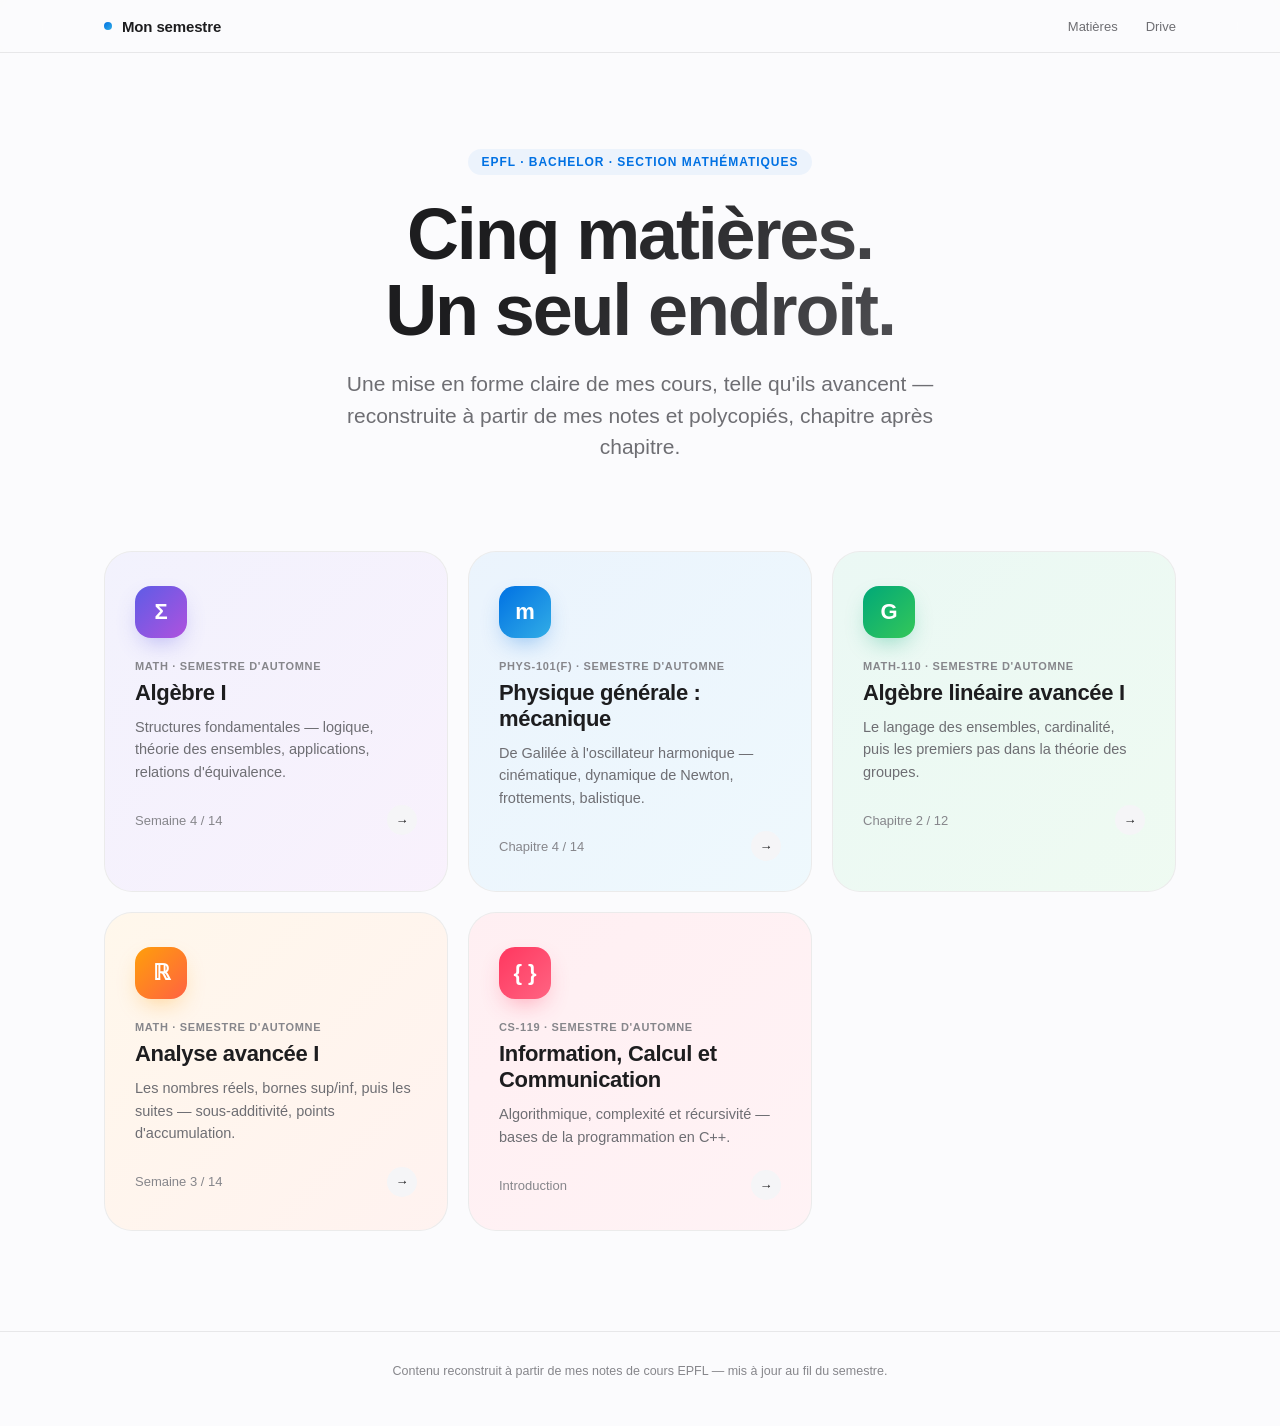
==== index.html @ c00ed2f3 "Add EPFL semester site: 5 subjects, design system, course pages Static site with an Apple-like desig" ====
<!DOCTYPE html>
<html lang="fr">
<head>
<meta charset="UTF-8" />
<meta name="viewport" content="width=device-width, initial-scale=1.0" />
<title>Mon semestre — EPFL</title>
<meta name="description" content="Mes cinq matières du semestre, mises en forme à partir de mes notes de cours." />
<link rel="icon" href="data:image/svg+xml,<svg xmlns=%22http://www.w3.org/2000/svg%22 viewBox=%220 0 100 100%22><text y=%22.9em%22 font-size=%2290%22>📘</text></svg>" />
<link rel="stylesheet" href="assets/css/style.css" />
</head>
<body>

<nav class="nav">
  <div class="nav-inner">
    <div class="nav-brand"><span class="dot"></span> Mon semestre</div>
    <div class="nav-links">
      <a href="#matieres">Matières</a>
      <a href="https://drive.google.com/drive" target="_blank" rel="noopener">Drive</a>
    </div>
  </div>
</nav>

<header class="hero">
  <div class="wrap">
    <span class="eyebrow">EPFL · Bachelor · Section Mathématiques</span>
    <h1>Cinq matières.<br />Un seul endroit.</h1>
    <p>Une mise en forme claire de mes cours, telle qu'ils avancent — reconstruite à partir de mes notes et polycopiés, chapitre après chapitre.</p>
  </div>
</header>

<main class="wrap" id="matieres">
  <div class="grid">

    <a class="card accent-violet" href="courses/algebre-i.html">
      <div class="card-icon">Σ</div>
      <div class="card-code">MATH · Semestre d'automne</div>
      <h3>Algèbre I</h3>
      <p>Structures fondamentales — logique, théorie des ensembles, applications, relations d'équivalence.</p>
      <div class="card-footer">
        <span class="card-progress">Semaine 4 / 14</span>
        <span class="card-arrow">→</span>
      </div>
    </a>

    <a class="card accent-blue" href="courses/physique-mecanique.html">
      <div class="card-icon">m</div>
      <div class="card-code">PHYS-101(f) · Semestre d'automne</div>
      <h3>Physique générale : mécanique</h3>
      <p>De Galilée à l'oscillateur harmonique — cinématique, dynamique de Newton, frottements, balistique.</p>
      <div class="card-footer">
        <span class="card-progress">Chapitre 4 / 14</span>
        <span class="card-arrow">→</span>
      </div>
    </a>

    <a class="card accent-emerald" href="courses/algebre-lineaire-avancee.html">
      <div class="card-icon">G</div>
      <div class="card-code">MATH-110 · Semestre d'automne</div>
      <h3>Algèbre linéaire avancée I</h3>
      <p>Le langage des ensembles, cardinalité, puis les premiers pas dans la théorie des groupes.</p>
      <div class="card-footer">
        <span class="card-progress">Chapitre 2 / 12</span>
        <span class="card-arrow">→</span>
      </div>
    </a>

    <a class="card accent-amber" href="courses/analyse-avancee.html">
      <div class="card-icon">ℝ</div>
      <div class="card-code">MATH · Semestre d'automne</div>
      <h3>Analyse avancée I</h3>
      <p>Les nombres réels, bornes sup/inf, puis les suites — sous-additivité, points d'accumulation.</p>
      <div class="card-footer">
        <span class="card-progress">Semaine 3 / 14</span>
        <span class="card-arrow">→</span>
      </div>
    </a>

    <a class="card accent-rose" href="courses/icc.html">
      <div class="card-icon">{ }</div>
      <div class="card-code">CS-119 · Semestre d'automne</div>
      <h3>Information, Calcul et Communication</h3>
      <p>Algorithmique, complexité et récursivité — bases de la programmation en C++.</p>
      <div class="card-footer">
        <span class="card-progress">Introduction</span>
        <span class="card-arrow">→</span>
      </div>
    </a>

  </div>
</main>

<footer class="site-footer">
  Contenu reconstruit à partir de mes notes de cours EPFL — mis à jour au fil du semestre.
</footer>

<script src="assets/js/main.js"></script>
</body>
</html>
---- assets/css/style.css ----
/* ==========================================================================
   Design system — Learning Method
   Apple-like, premium, editorial. Light + dark.
   ========================================================================== */

:root {
  --bg: #fbfbfd;
  --bg-elevated: #ffffff;
  --bg-subtle: #f5f5f7;
  --text-primary: #1d1d1f;
  --text-secondary: #6e6e73;
  --text-tertiary: #86868b;
  --border: rgba(0, 0, 0, 0.08);
  --border-strong: rgba(0, 0, 0, 0.14);
  --shadow-color: 220 3% 15%;
  --nav-bg: rgba(251, 251, 253, 0.72);

  --accent: #0071e3;
  --accent-2: #32ade6;

  --def-bg: rgba(0, 113, 227, 0.06);
  --def-border: #0071e3;
  --thm-bg: rgba(94, 92, 230, 0.07);
  --thm-border: #5e5ce6;
  --ex-bg: rgba(0, 168, 120, 0.07);
  --ex-border: #00a878;
  --rmk-bg: rgba(255, 159, 10, 0.08);
  --rmk-border: #ff9f0a;
  --proof-border: rgba(0, 0, 0, 0.12);

  --radius-lg: 28px;
  --radius-md: 18px;
  --radius-sm: 12px;

  --font-display: -apple-system, BlinkMacSystemFont, "SF Pro Display", "Segoe UI",
    Helvetica, Arial, sans-serif;
  --font-text: -apple-system, BlinkMacSystemFont, "SF Pro Text", "Segoe UI", Helvetica,
    Arial, sans-serif;
  --font-mono: "SF Mono", ui-monospace, "Cascadia Code", Menlo, Consolas, monospace;
}

@media (prefers-color-scheme: dark) {
  :root {
    --bg: #000000;
    --bg-elevated: #1c1c1e;
    --bg-subtle: #131315;
    --text-primary: #f5f5f7;
    --text-secondary: #a1a1a6;
    --text-tertiary: #8e8e93;
    --border: rgba(255, 255, 255, 0.1);
    --border-strong: rgba(255, 255, 255, 0.16);
    --nav-bg: rgba(0, 0, 0, 0.6);

    --def-bg: rgba(10, 132, 255, 0.12);
    --def-border: #409cff;
    --thm-bg: rgba(125, 122, 255, 0.14);
    --thm-border: #7d7aff;
    --ex-bg: rgba(48, 209, 88, 0.12);
    --ex-border: #30d158;
    --rmk-bg: rgba(255, 179, 64, 0.14);
    --rmk-border: #ffb340;
    --proof-border: rgba(255, 255, 255, 0.16);
  }
}

* {
  box-sizing: border-box;
}

html {
  scroll-behavior: smooth;
}

body {
  margin: 0;
  background: var(--bg);
  color: var(--text-primary);
  font-family: var(--font-text);
  -webkit-font-smoothing: antialiased;
  text-rendering: optimizeLegibility;
  overflow-x: hidden;
}

img,
svg {
  display: block;
  max-width: 100%;
}

a {
  color: inherit;
  text-decoration: none;
}

/* ---------- Layout helpers ---------- */

.wrap {
  max-width: 1120px;
  margin: 0 auto;
  padding: 0 24px;
}

.wrap-narrow {
  max-width: 760px;
  margin: 0 auto;
  padding: 0 24px;
}

/* ---------- Navbar ---------- */

.nav {
  position: sticky;
  top: 0;
  z-index: 100;
  backdrop-filter: saturate(180%) blur(20px);
  -webkit-backdrop-filter: saturate(180%) blur(20px);
  background: var(--nav-bg);
  border-bottom: 1px solid var(--border);
}

.nav-inner {
  max-width: 1120px;
  margin: 0 auto;
  padding: 0 24px;
  height: 52px;
  display: flex;
  align-items: center;
  justify-content: space-between;
}

.nav-brand {
  display: flex;
  align-items: center;
  gap: 10px;
  font-size: 15px;
  font-weight: 600;
  letter-spacing: -0.01em;
}

.nav-brand .dot {
  width: 8px;
  height: 8px;
  border-radius: 50%;
  background: linear-gradient(135deg, var(--accent), var(--accent-2));
}

.nav-links {
  display: flex;
  gap: 28px;
  font-size: 13px;
  color: var(--text-secondary);
}

.nav-links a {
  transition: color 0.2s ease;
}

.nav-links a:hover {
  color: var(--text-primary);
}

.nav-back {
  font-size: 13px;
  font-weight: 500;
  color: var(--accent);
  display: flex;
  align-items: center;
  gap: 4px;
}

/* ---------- Hero (index) ---------- */

.hero {
  padding: 96px 0 64px;
  text-align: center;
}

.eyebrow {
  display: inline-block;
  font-size: 12px;
  font-weight: 600;
  letter-spacing: 0.08em;
  text-transform: uppercase;
  color: var(--accent);
  background: var(--def-bg);
  padding: 6px 14px;
  border-radius: 999px;
  margin-bottom: 22px;
}

.hero h1 {
  font-family: var(--font-display);
  font-size: clamp(38px, 6vw, 72px);
  font-weight: 700;
  letter-spacing: -0.03em;
  line-height: 1.05;
  margin: 0 0 20px;
  background: linear-gradient(135deg, var(--text-primary) 40%, var(--text-secondary));
  -webkit-background-clip: text;
  background-clip: text;
  -webkit-text-fill-color: transparent;
}

.hero p {
  font-size: clamp(17px, 2vw, 21px);
  color: var(--text-secondary);
  max-width: 620px;
  margin: 0 auto;
  line-height: 1.5;
}

/* ---------- Subject grid ---------- */

.grid {
  display: grid;
  grid-template-columns: repeat(auto-fit, minmax(280px, 1fr));
  gap: 20px;
  padding: 24px 0 100px;
}

.card {
  position: relative;
  border-radius: var(--radius-lg);
  padding: 34px 30px 30px;
  background: var(--bg-elevated);
  border: 1px solid var(--border);
  overflow: hidden;
  transition: transform 0.35s cubic-bezier(0.16, 1, 0.3, 1), box-shadow 0.35s ease,
    border-color 0.35s ease;
  isolation: isolate;
}

.card::before {
  content: "";
  position: absolute;
  inset: 0;
  background: var(--card-gradient);
  opacity: 0.08;
  z-index: -1;
  transition: opacity 0.35s ease;
}

.card:hover {
  transform: translateY(-6px);
  box-shadow: 0 24px 48px -18px hsl(var(--shadow-color) / 0.25);
  border-color: var(--border-strong);
}

.card:hover::before {
  opacity: 0.16;
}

.card-icon {
  width: 52px;
  height: 52px;
  border-radius: 16px;
  background: var(--card-gradient);
  margin-bottom: 22px;
  display: flex;
  align-items: center;
  justify-content: center;
  font-size: 22px;
  color: #fff;
  font-weight: 700;
  box-shadow: 0 10px 24px -8px var(--card-shadow);
}

.card-code {
  font-size: 11px;
  font-weight: 600;
  letter-spacing: 0.06em;
  text-transform: uppercase;
  color: var(--text-tertiary);
  margin-bottom: 8px;
}

.card h3 {
  font-family: var(--font-display);
  font-size: 22px;
  font-weight: 650;
  letter-spacing: -0.015em;
  margin: 0 0 10px;
}

.card p {
  font-size: 14.5px;
  color: var(--text-secondary);
  line-height: 1.55;
  margin: 0 0 22px;
}

.card-footer {
  display: flex;
  align-items: center;
  justify-content: space-between;
  font-size: 13px;
}

.card-progress {
  color: var(--text-tertiary);
}

.card-arrow {
  width: 30px;
  height: 30px;
  border-radius: 50%;
  background: var(--bg-subtle);
  display: flex;
  align-items: center;
  justify-content: center;
  transition: background 0.25s ease, transform 0.25s ease;
}

.card:hover .card-arrow {
  background: var(--card-gradient);
  color: #fff;
  transform: translateX(3px);
}

/* subject accent variables, set per card */
.accent-violet { --card-gradient: linear-gradient(135deg, #5e5ce6, #af52de); --card-shadow: rgba(94,92,230,0.45); }
.accent-blue   { --card-gradient: linear-gradient(135deg, #0071e3, #32ade6); --card-shadow: rgba(0,113,227,0.45); }
.accent-emerald{ --card-gradient: linear-gradient(135deg, #00a878, #34c759); --card-shadow: rgba(0,168,120,0.45); }
.accent-amber  { --card-gradient: linear-gradient(135deg, #ff9f0a, #ff6242); --card-shadow: rgba(255,159,10,0.45); }
.accent-rose   { --card-gradient: linear-gradient(135deg, #ff375f, #ff6482); --card-shadow: rgba(255,55,95,0.45); }

/* ---------- Footer (index) ---------- */

.site-footer {
  border-top: 1px solid var(--border);
  padding: 32px 0 48px;
  text-align: center;
  color: var(--text-tertiary);
  font-size: 12.5px;
}

/* ==========================================================================
   Course page
   ========================================================================== */

.course-hero {
  padding: 56px 0 44px;
  border-bottom: 1px solid var(--border);
  background: var(--bg-subtle);
}

.course-hero-inner {
  max-width: 1120px;
  margin: 0 auto;
  padding: 0 24px;
}

.course-meta-row {
  display: flex;
  flex-wrap: wrap;
  gap: 10px;
  margin-bottom: 18px;
}

.pill {
  font-size: 12px;
  font-weight: 600;
  padding: 6px 13px;
  border-radius: 999px;
  background: var(--bg-elevated);
  border: 1px solid var(--border);
  color: var(--text-secondary);
}

.pill strong {
  color: var(--text-primary);
}

.course-hero h1 {
  font-family: var(--font-display);
  font-size: clamp(30px, 4.5vw, 48px);
  font-weight: 700;
  letter-spacing: -0.02em;
  margin: 0 0 12px;
}

.course-hero .prof {
  font-size: 16px;
  color: var(--text-secondary);
  margin: 0 0 26px;
}

.progress-track {
  height: 6px;
  border-radius: 999px;
  background: var(--border);
  overflow: hidden;
  max-width: 420px;
}

.progress-fill {
  height: 100%;
  border-radius: 999px;
  background: var(--course-gradient, linear-gradient(135deg, var(--accent), var(--accent-2)));
}

.progress-label {
  font-size: 12.5px;
  color: var(--text-tertiary);
  margin-top: 8px;
}

/* Layout: sidebar TOC + content */

.course-layout {
  max-width: 1120px;
  margin: 0 auto;
  padding: 48px 24px 120px;
  display: grid;
  grid-template-columns: 240px 1fr;
  gap: 56px;
  align-items: start;
}

.toc {
  position: sticky;
  top: 76px;
  font-size: 13.5px;
}

.toc-title {
  font-size: 11px;
  font-weight: 700;
  letter-spacing: 0.08em;
  text-transform: uppercase;
  color: var(--text-tertiary);
  margin-bottom: 14px;
}

.toc a {
  display: block;
  padding: 7px 0 7px 14px;
  border-left: 2px solid var(--border);
  color: var(--text-secondary);
  transition: color 0.2s ease, border-color 0.2s ease;
  line-height: 1.35;
}

.toc a:hover,
.toc a.active {
  color: var(--text-primary);
  border-left-color: var(--accent);
}

.content {
  min-width: 0;
  font-size: 16.5px;
  line-height: 1.72;
}

.content h2 {
  font-family: var(--font-display);
  font-size: 28px;
  font-weight: 700;
  letter-spacing: -0.015em;
  margin: 64px 0 8px;
  scroll-margin-top: 80px;
}

.content h2:first-child {
  margin-top: 0;
}

.chapter-num {
  display: block;
  font-size: 13px;
  font-weight: 700;
  color: var(--accent);
  letter-spacing: 0.04em;
  text-transform: uppercase;
  margin-bottom: 6px;
}

.content h3 {
  font-family: var(--font-display);
  font-size: 20px;
  font-weight: 650;
  letter-spacing: -0.01em;
  margin: 40px 0 14px;
  scroll-margin-top: 80px;
}

.content p {
  color: var(--text-primary);
  margin: 0 0 18px;
}

.content ul,
.content ol {
  margin: 0 0 18px;
  padding-left: 22px;
}

.content li {
  margin-bottom: 8px;
}

.lede {
  font-size: 18px;
  color: var(--text-secondary);
  margin-bottom: 36px;
  line-height: 1.6;
}

.divider {
  border: none;
  border-top: 1px solid var(--border);
  margin: 56px 0;
}

/* Content boxes */

.box {
  border-radius: var(--radius-sm);
  padding: 20px 22px;
  margin: 22px 0;
  border-left: 3px solid;
}

.box-label {
  font-size: 11.5px;
  font-weight: 700;
  letter-spacing: 0.05em;
  text-transform: uppercase;
  margin-bottom: 8px;
  display: block;
}

.box p:last-child {
  margin-bottom: 0;
}

.box.definition {
  background: var(--def-bg);
  border-color: var(--def-border);
}
.box.definition .box-label {
  color: var(--def-border);
}

.box.theorem {
  background: var(--thm-bg);
  border-color: var(--thm-border);
}
.box.theorem .box-label {
  color: var(--thm-border);
}

.box.example {
  background: var(--ex-bg);
  border-color: var(--ex-border);
}
.box.example .box-label {
  color: var(--ex-border);
}

.box.remark {
  background: var(--rmk-bg);
  border-color: var(--rmk-border);
}
.box.remark .box-label {
  color: var(--rmk-border);
}

.proof {
  margin: 8px 0 24px;
  padding: 16px 0 16px 20px;
  border-left: 2px dashed var(--proof-border);
  color: var(--text-secondary);
  font-size: 15.5px;
}

.proof .box-label {
  font-size: 11.5px;
  font-weight: 700;
  letter-spacing: 0.05em;
  text-transform: uppercase;
  color: var(--text-tertiary);
  margin-bottom: 8px;
  display: block;
  font-style: normal;
}

.qed {
  float: right;
}

.eq {
  overflow-x: auto;
  padding: 14px 4px;
  margin: 4px 0 20px;
  text-align: center;
}

code {
  font-family: var(--font-mono);
  font-size: 0.88em;
  background: var(--bg-subtle);
  padding: 2px 6px;
  border-radius: 5px;
}

pre {
  background: #1d1d1f;
  color: #f5f5f7;
  border-radius: var(--radius-sm);
  padding: 20px 22px;
  overflow-x: auto;
  margin: 20px 0;
}

pre code {
  background: none;
  padding: 0;
  font-size: 13.5px;
  line-height: 1.6;
}

.source-note {
  margin-top: 72px;
  padding-top: 28px;
  border-top: 1px solid var(--border);
  font-size: 13px;
  color: var(--text-tertiary);
  line-height: 1.7;
}

.source-note a {
  color: var(--text-secondary);
  text-decoration: underline;
  text-decoration-color: var(--border-strong);
  text-underline-offset: 2px;
}

.end-banner {
  margin-top: 56px;
  padding: 28px 26px;
  border-radius: var(--radius-md);
  background: var(--bg-subtle);
  border: 1px solid var(--border);
  font-size: 14.5px;
  color: var(--text-secondary);
  display: flex;
  align-items: center;
  gap: 14px;
}

.end-banner .badge {
  flex-shrink: 0;
  width: 34px;
  height: 34px;
  border-radius: 50%;
  background: var(--course-gradient);
  color: #fff;
  display: flex;
  align-items: center;
  justify-content: center;
  font-size: 15px;
}

/* Responsive */

@media (max-width: 860px) {
  .course-layout {
    grid-template-columns: 1fr;
  }
  .toc {
    position: static;
    display: flex;
    overflow-x: auto;
    gap: 4px;
    padding-bottom: 10px;
    margin-bottom: 8px;
  }
  .toc a {
    white-space: nowrap;
    border-left: none;
    border-bottom: 2px solid var(--border);
    padding: 7px 12px;
  }
  .nav-links {
    display: none;
  }
}
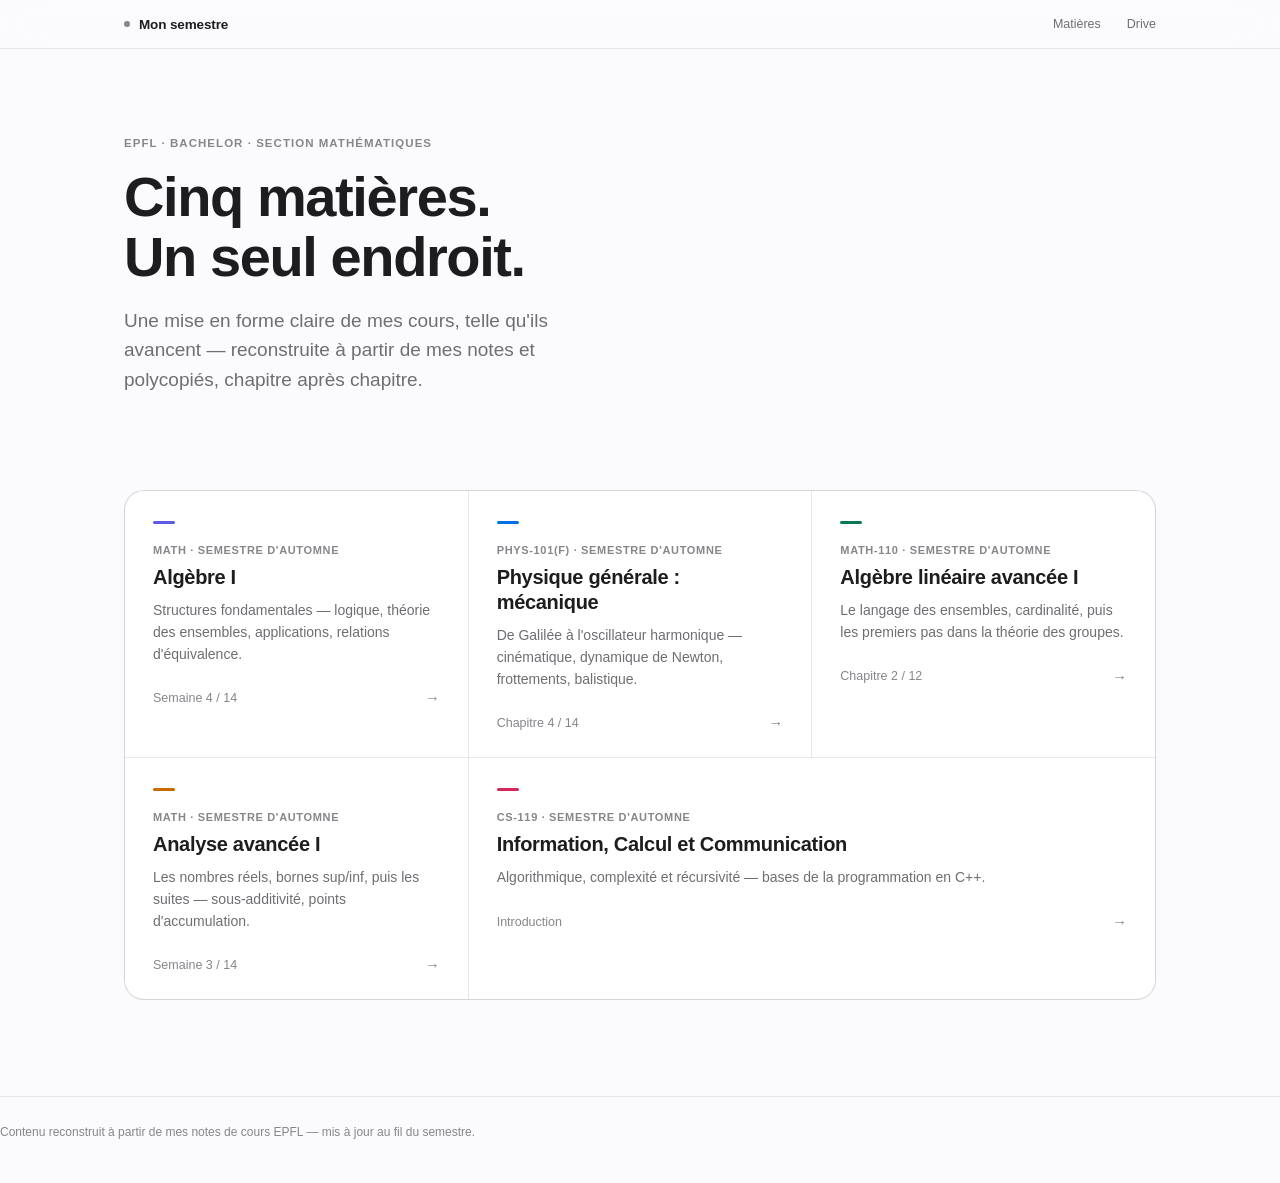
==== commit 5f8ab85c: "Redesign: restrained, editorial look instead of gradient SaaS style Drop gradient icon badges, pill " ====
--- a/index.html
+++ b/index.html
@@ -32,7 +32,7 @@
   <div class="grid">
 
     <a class="card accent-violet" href="courses/algebre-i.html">
-      <div class="card-icon">Σ</div>
+      <div class="card-accent"></div>
       <div class="card-code">MATH · Semestre d'automne</div>
       <h3>Algèbre I</h3>
       <p>Structures fondamentales — logique, théorie des ensembles, applications, relations d'équivalence.</p>
@@ -43,7 +43,7 @@
     </a>
 
     <a class="card accent-blue" href="courses/physique-mecanique.html">
-      <div class="card-icon">m</div>
+      <div class="card-accent"></div>
       <div class="card-code">PHYS-101(f) · Semestre d'automne</div>
       <h3>Physique générale : mécanique</h3>
       <p>De Galilée à l'oscillateur harmonique — cinématique, dynamique de Newton, frottements, balistique.</p>
@@ -54,7 +54,7 @@
     </a>
 
     <a class="card accent-emerald" href="courses/algebre-lineaire-avancee.html">
-      <div class="card-icon">G</div>
+      <div class="card-accent"></div>
       <div class="card-code">MATH-110 · Semestre d'automne</div>
       <h3>Algèbre linéaire avancée I</h3>
       <p>Le langage des ensembles, cardinalité, puis les premiers pas dans la théorie des groupes.</p>
@@ -65,7 +65,7 @@
     </a>
 
     <a class="card accent-amber" href="courses/analyse-avancee.html">
-      <div class="card-icon">ℝ</div>
+      <div class="card-accent"></div>
       <div class="card-code">MATH · Semestre d'automne</div>
       <h3>Analyse avancée I</h3>
       <p>Les nombres réels, bornes sup/inf, puis les suites — sous-additivité, points d'accumulation.</p>
@@ -75,8 +75,8 @@
       </div>
     </a>
 
-    <a class="card accent-rose" href="courses/icc.html">
-      <div class="card-icon">{ }</div>
+    <a class="card card-wide accent-rose" href="courses/icc.html">
+      <div class="card-accent"></div>
       <div class="card-code">CS-119 · Semestre d'automne</div>
       <h3>Information, Calcul et Communication</h3>
       <p>Algorithmique, complexité et récursivité — bases de la programmation en C++.</p>
--- a/assets/css/style.css
+++ b/assets/css/style.css
@@ -1,6 +1,6 @@
 /* ==========================================================================
    Design system — Learning Method
-   Apple-like, premium, editorial. Light + dark.
+   Restrained, editorial, Apple-documentation register. Light + dark.
    ========================================================================== */
 
 :root {
@@ -13,24 +13,20 @@
   --border: rgba(0, 0, 0, 0.08);
   --border-strong: rgba(0, 0, 0, 0.14);
   --shadow-color: 220 3% 15%;
-  --nav-bg: rgba(251, 251, 253, 0.72);
+  --nav-bg: rgba(251, 251, 253, 0.78);
 
   --accent: #0071e3;
   --accent-2: #32ade6;
 
-  --def-bg: rgba(0, 113, 227, 0.06);
   --def-border: #0071e3;
-  --thm-bg: rgba(94, 92, 230, 0.07);
   --thm-border: #5e5ce6;
-  --ex-bg: rgba(0, 168, 120, 0.07);
   --ex-border: #00a878;
-  --rmk-bg: rgba(255, 159, 10, 0.08);
   --rmk-border: #ff9f0a;
-  --proof-border: rgba(0, 0, 0, 0.12);
-
-  --radius-lg: 28px;
-  --radius-md: 18px;
-  --radius-sm: 12px;
+  --proof-border: rgba(0, 0, 0, 0.14);
+
+  --radius-lg: 20px;
+  --radius-md: 14px;
+  --radius-sm: 10px;
 
   --font-display: -apple-system, BlinkMacSystemFont, "SF Pro Display", "Segoe UI",
     Helvetica, Arial, sans-serif;
@@ -48,18 +44,14 @@
     --text-secondary: #a1a1a6;
     --text-tertiary: #8e8e93;
     --border: rgba(255, 255, 255, 0.1);
-    --border-strong: rgba(255, 255, 255, 0.16);
-    --nav-bg: rgba(0, 0, 0, 0.6);
-
-    --def-bg: rgba(10, 132, 255, 0.12);
+    --border-strong: rgba(255, 255, 255, 0.18);
+    --nav-bg: rgba(0, 0, 0, 0.66);
+
     --def-border: #409cff;
-    --thm-bg: rgba(125, 122, 255, 0.14);
     --thm-border: #7d7aff;
-    --ex-bg: rgba(48, 209, 88, 0.12);
     --ex-border: #30d158;
-    --rmk-bg: rgba(255, 179, 64, 0.14);
     --rmk-border: #ffb340;
-    --proof-border: rgba(255, 255, 255, 0.16);
+    --proof-border: rgba(255, 255, 255, 0.18);
   }
 }
 
@@ -95,13 +87,13 @@
 /* ---------- Layout helpers ---------- */
 
 .wrap {
-  max-width: 1120px;
+  max-width: 1080px;
   margin: 0 auto;
   padding: 0 24px;
 }
 
 .wrap-narrow {
-  max-width: 760px;
+  max-width: 720px;
   margin: 0 auto;
   padding: 0 24px;
 }
@@ -119,10 +111,10 @@
 }
 
 .nav-inner {
-  max-width: 1120px;
+  max-width: 1080px;
   margin: 0 auto;
   padding: 0 24px;
-  height: 52px;
+  height: 48px;
   display: flex;
   align-items: center;
   justify-content: space-between;
@@ -131,28 +123,29 @@
 .nav-brand {
   display: flex;
   align-items: center;
-  gap: 10px;
-  font-size: 15px;
+  gap: 9px;
+  font-size: 13.5px;
   font-weight: 600;
   letter-spacing: -0.01em;
+  color: var(--text-primary);
 }
 
 .nav-brand .dot {
-  width: 8px;
-  height: 8px;
+  width: 6px;
+  height: 6px;
   border-radius: 50%;
-  background: linear-gradient(135deg, var(--accent), var(--accent-2));
+  background: var(--text-tertiary);
 }
 
 .nav-links {
   display: flex;
-  gap: 28px;
-  font-size: 13px;
+  gap: 26px;
+  font-size: 12.5px;
   color: var(--text-secondary);
 }
 
 .nav-links a {
-  transition: color 0.2s ease;
+  transition: color 0.15s ease;
 }
 
 .nav-links a:hover {
@@ -160,109 +153,98 @@
 }
 
 .nav-back {
-  font-size: 13px;
+  font-size: 12.5px;
   font-weight: 500;
-  color: var(--accent);
+  color: var(--text-secondary);
   display: flex;
   align-items: center;
-  gap: 4px;
+  gap: 5px;
+  transition: color 0.15s ease;
+}
+
+.nav-back:hover {
+  color: var(--text-primary);
 }
 
 /* ---------- Hero (index) ---------- */
 
 .hero {
-  padding: 96px 0 64px;
-  text-align: center;
+  padding: 88px 0 56px;
 }
 
 .eyebrow {
-  display: inline-block;
-  font-size: 12px;
+  display: block;
+  font-size: 11.5px;
   font-weight: 600;
-  letter-spacing: 0.08em;
+  letter-spacing: 0.09em;
   text-transform: uppercase;
-  color: var(--accent);
-  background: var(--def-bg);
-  padding: 6px 14px;
-  border-radius: 999px;
-  margin-bottom: 22px;
+  color: var(--text-tertiary);
+  margin-bottom: 18px;
 }
 
 .hero h1 {
   font-family: var(--font-display);
-  font-size: clamp(38px, 6vw, 72px);
-  font-weight: 700;
-  letter-spacing: -0.03em;
-  line-height: 1.05;
-  margin: 0 0 20px;
-  background: linear-gradient(135deg, var(--text-primary) 40%, var(--text-secondary));
-  -webkit-background-clip: text;
-  background-clip: text;
-  -webkit-text-fill-color: transparent;
+  font-size: clamp(34px, 5vw, 56px);
+  font-weight: 650;
+  letter-spacing: -0.025em;
+  line-height: 1.08;
+  margin: 0 0 18px;
+  color: var(--text-primary);
+  max-width: 13em;
 }
 
 .hero p {
-  font-size: clamp(17px, 2vw, 21px);
-  color: var(--text-secondary);
-  max-width: 620px;
-  margin: 0 auto;
-  line-height: 1.5;
+  font-size: clamp(16px, 1.6vw, 19px);
+  color: var(--text-secondary);
+  max-width: 480px;
+  margin: 0;
+  line-height: 1.55;
 }
 
 /* ---------- Subject grid ---------- */
 
 .grid {
   display: grid;
-  grid-template-columns: repeat(auto-fit, minmax(280px, 1fr));
-  gap: 20px;
-  padding: 24px 0 100px;
+  grid-template-columns: repeat(3, 1fr);
+  gap: 1px;
+  background: var(--border);
+  border: 1px solid var(--border);
+  border-radius: var(--radius-lg);
+  overflow: hidden;
+  margin: 40px 0 96px;
+}
+
+.card-wide {
+  grid-column: span 2;
+}
+
+@media (max-width: 760px) {
+  .grid {
+    grid-template-columns: 1fr;
+  }
+  .card-wide {
+    grid-column: span 1;
+  }
 }
 
 .card {
   position: relative;
-  border-radius: var(--radius-lg);
-  padding: 34px 30px 30px;
+  padding: 30px 28px 26px;
   background: var(--bg-elevated);
-  border: 1px solid var(--border);
-  overflow: hidden;
-  transition: transform 0.35s cubic-bezier(0.16, 1, 0.3, 1), box-shadow 0.35s ease,
-    border-color 0.35s ease;
-  isolation: isolate;
-}
-
-.card::before {
-  content: "";
-  position: absolute;
-  inset: 0;
-  background: var(--card-gradient);
-  opacity: 0.08;
-  z-index: -1;
-  transition: opacity 0.35s ease;
+  transition: background 0.2s ease;
+  display: block;
 }
 
 .card:hover {
-  transform: translateY(-6px);
-  box-shadow: 0 24px 48px -18px hsl(var(--shadow-color) / 0.25);
-  border-color: var(--border-strong);
-}
-
-.card:hover::before {
-  opacity: 0.16;
-}
-
-.card-icon {
-  width: 52px;
-  height: 52px;
-  border-radius: 16px;
-  background: var(--card-gradient);
-  margin-bottom: 22px;
-  display: flex;
-  align-items: center;
-  justify-content: center;
-  font-size: 22px;
-  color: #fff;
-  font-weight: 700;
-  box-shadow: 0 10px 24px -8px var(--card-shadow);
+  background: var(--bg-subtle);
+}
+
+.card-accent {
+  width: 22px;
+  height: 3px;
+  border-radius: 2px;
+  background: var(--card-color);
+  margin-bottom: 20px;
 }
 
 .card-code {
@@ -271,67 +253,62 @@
   letter-spacing: 0.06em;
   text-transform: uppercase;
   color: var(--text-tertiary);
-  margin-bottom: 8px;
+  margin-bottom: 9px;
 }
 
 .card h3 {
   font-family: var(--font-display);
-  font-size: 22px;
-  font-weight: 650;
+  font-size: 20px;
+  font-weight: 620;
   letter-spacing: -0.015em;
   margin: 0 0 10px;
+  line-height: 1.25;
 }
 
 .card p {
-  font-size: 14.5px;
+  font-size: 14px;
   color: var(--text-secondary);
   line-height: 1.55;
-  margin: 0 0 22px;
+  margin: 0 0 24px;
 }
 
 .card-footer {
   display: flex;
   align-items: center;
   justify-content: space-between;
-  font-size: 13px;
+  font-size: 12.5px;
 }
 
 .card-progress {
   color: var(--text-tertiary);
+  font-weight: 500;
 }
 
 .card-arrow {
-  width: 30px;
-  height: 30px;
-  border-radius: 50%;
-  background: var(--bg-subtle);
-  display: flex;
-  align-items: center;
-  justify-content: center;
-  transition: background 0.25s ease, transform 0.25s ease;
+  color: var(--text-tertiary);
+  font-size: 15px;
+  transition: transform 0.2s ease, color 0.2s ease;
 }
 
 .card:hover .card-arrow {
-  background: var(--card-gradient);
-  color: #fff;
+  color: var(--card-color);
   transform: translateX(3px);
 }
 
-/* subject accent variables, set per card */
-.accent-violet { --card-gradient: linear-gradient(135deg, #5e5ce6, #af52de); --card-shadow: rgba(94,92,230,0.45); }
-.accent-blue   { --card-gradient: linear-gradient(135deg, #0071e3, #32ade6); --card-shadow: rgba(0,113,227,0.45); }
-.accent-emerald{ --card-gradient: linear-gradient(135deg, #00a878, #34c759); --card-shadow: rgba(0,168,120,0.45); }
-.accent-amber  { --card-gradient: linear-gradient(135deg, #ff9f0a, #ff6242); --card-shadow: rgba(255,159,10,0.45); }
-.accent-rose   { --card-gradient: linear-gradient(135deg, #ff375f, #ff6482); --card-shadow: rgba(255,55,95,0.45); }
+/* subject accent — a single color, used sparingly as a line and a hover tint */
+.accent-violet { --card-color: #5e5ce6; }
+.accent-blue   { --card-color: #0071e3; }
+.accent-emerald{ --card-color: #067a56; }
+.accent-amber  { --card-color: #c96a00; }
+.accent-rose   { --card-color: #d6265a; }
 
 /* ---------- Footer (index) ---------- */
 
 .site-footer {
   border-top: 1px solid var(--border);
-  padding: 32px 0 48px;
-  text-align: center;
-  color: var(--text-tertiary);
-  font-size: 12.5px;
+  padding: 28px 0 44px;
+  color: var(--text-tertiary);
+  font-size: 12px;
 }
 
 /* ==========================================================================
@@ -339,88 +316,90 @@
    ========================================================================== */
 
 .course-hero {
-  padding: 56px 0 44px;
+  padding: 48px 0 36px;
   border-bottom: 1px solid var(--border);
-  background: var(--bg-subtle);
 }
 
 .course-hero-inner {
-  max-width: 1120px;
+  max-width: 1080px;
   margin: 0 auto;
   padding: 0 24px;
 }
 
 .course-meta-row {
-  display: flex;
-  flex-wrap: wrap;
-  gap: 10px;
-  margin-bottom: 18px;
+  margin-bottom: 16px;
+  font-size: 13px;
 }
 
 .pill {
-  font-size: 12px;
+  font-size: 13px;
+  font-weight: 400;
+  color: var(--text-secondary);
+}
+
+.pill:not(:last-child)::after {
+  content: "\00b7";
+  color: var(--text-tertiary);
+  margin: 0 9px;
+}
+
+.pill strong {
   font-weight: 600;
-  padding: 6px 13px;
-  border-radius: 999px;
-  background: var(--bg-elevated);
-  border: 1px solid var(--border);
-  color: var(--text-secondary);
-}
-
-.pill strong {
   color: var(--text-primary);
 }
 
 .course-hero h1 {
   font-family: var(--font-display);
-  font-size: clamp(30px, 4.5vw, 48px);
-  font-weight: 700;
+  font-size: clamp(28px, 4vw, 42px);
+  font-weight: 650;
   letter-spacing: -0.02em;
   margin: 0 0 12px;
+  color: var(--text-primary);
 }
 
 .course-hero .prof {
-  font-size: 16px;
-  color: var(--text-secondary);
-  margin: 0 0 26px;
+  font-size: 15.5px;
+  color: var(--text-secondary);
+  margin: 0 0 24px;
+  max-width: 640px;
+  line-height: 1.5;
 }
 
 .progress-track {
-  height: 6px;
+  height: 3px;
   border-radius: 999px;
   background: var(--border);
   overflow: hidden;
-  max-width: 420px;
+  max-width: 360px;
 }
 
 .progress-fill {
   height: 100%;
-  border-radius: 999px;
-  background: var(--course-gradient, linear-gradient(135deg, var(--accent), var(--accent-2)));
+  background: var(--course-color, var(--accent));
 }
 
 .progress-label {
-  font-size: 12.5px;
-  color: var(--text-tertiary);
-  margin-top: 8px;
+  font-size: 12px;
+  color: var(--text-tertiary);
+  margin-top: 9px;
 }
 
 /* Layout: sidebar TOC + content */
 
 .course-layout {
-  max-width: 1120px;
+  max-width: 1080px;
   margin: 0 auto;
-  padding: 48px 24px 120px;
+  padding: 44px 24px 120px;
   display: grid;
-  grid-template-columns: 240px 1fr;
-  gap: 56px;
+  grid-template-columns: 220px 1fr;
+  gap: 48px;
   align-items: start;
 }
 
 .toc {
   position: sticky;
-  top: 76px;
-  font-size: 13.5px;
+  top: 68px;
+  font-size: 13px;
 }
 
 .toc-title {
@@ -429,37 +408,42 @@
   letter-spacing: 0.08em;
   text-transform: uppercase;
   color: var(--text-tertiary);
-  margin-bottom: 14px;
+  margin-bottom: 12px;
 }
 
 .toc a {
   display: block;
-  padding: 7px 0 7px 14px;
-  border-left: 2px solid var(--border);
-  color: var(--text-secondary);
-  transition: color 0.2s ease, border-color 0.2s ease;
+  padding: 6px 0 6px 13px;
+  border-left: 1px solid var(--border);
+  color: var(--text-secondary);
+  transition: color 0.15s ease, border-color 0.15s ease;
   line-height: 1.35;
 }
 
 .toc a:hover,
 .toc a.active {
   color: var(--text-primary);
-  border-left-color: var(--accent);
+  border-left-color: var(--course-color, var(--text-primary));
+}
+
+.toc a.active {
+  font-weight: 600;
 }
 
 .content {
   min-width: 0;
-  font-size: 16.5px;
-  line-height: 1.72;
+  font-size: 16px;
+  line-height: 1.68;
 }
 
 .content h2 {
   font-family: var(--font-display);
-  font-size: 28px;
-  font-weight: 700;
+  font-size: 25px;
+  font-weight: 650;
   letter-spacing: -0.015em;
-  margin: 64px 0 8px;
+  margin: 60px 0 8px;
   scroll-margin-top: 80px;
+  color: var(--text-primary);
 }
 
 .content h2:first-child {
@@ -468,66 +452,68 @@
 
 .chapter-num {
   display: block;
-  font-size: 13px;
+  font-size: 12px;
   font-weight: 700;
-  color: var(--accent);
-  letter-spacing: 0.04em;
+  color: var(--course-color, var(--text-tertiary));
+  letter-spacing: 0.06em;
   text-transform: uppercase;
-  margin-bottom: 6px;
+  margin-bottom: 7px;
 }
 
 .content h3 {
   font-family: var(--font-display);
-  font-size: 20px;
-  font-weight: 650;
+  font-size: 18px;
+  font-weight: 620;
   letter-spacing: -0.01em;
-  margin: 40px 0 14px;
+  margin: 38px 0 13px;
   scroll-margin-top: 80px;
+  color: var(--text-primary);
 }
 
 .content p {
   color: var(--text-primary);
-  margin: 0 0 18px;
+  margin: 0 0 17px;
 }
 
 .content ul,
 .content ol {
-  margin: 0 0 18px;
-  padding-left: 22px;
+  margin: 0 0 17px;
+  padding-left: 21px;
 }
 
 .content li {
-  margin-bottom: 8px;
+  margin-bottom: 7px;
 }
 
 .lede {
-  font-size: 18px;
-  color: var(--text-secondary);
-  margin-bottom: 36px;
+  font-size: 17px;
+  color: var(--text-secondary);
+  margin-bottom: 32px;
   line-height: 1.6;
+  padding-bottom: 28px;
+  border-bottom: 1px solid var(--border);
 }
 
 .divider {
   border: none;
   border-top: 1px solid var(--border);
-  margin: 56px 0;
-}
-
-/* Content boxes */
+  margin: 52px 0;
+}
+
+/* Content callouts — text-led, minimal chrome */
 
 .box {
-  border-radius: var(--radius-sm);
-  padding: 20px 22px;
-  margin: 22px 0;
-  border-left: 3px solid;
+  padding: 4px 0 4px 18px;
+  margin: 24px 0;
+  border-left: 2px solid;
 }
 
 .box-label {
-  font-size: 11.5px;
+  font-size: 11px;
   font-weight: 700;
-  letter-spacing: 0.05em;
+  letter-spacing: 0.06em;
   text-transform: uppercase;
-  margin-bottom: 8px;
+  margin-bottom: 7px;
   display: block;
 }
 
@@ -535,53 +521,33 @@
   margin-bottom: 0;
 }
 
-.box.definition {
-  background: var(--def-bg);
-  border-color: var(--def-border);
-}
-.box.definition .box-label {
-  color: var(--def-border);
-}
-
-.box.theorem {
-  background: var(--thm-bg);
-  border-color: var(--thm-border);
-}
-.box.theorem .box-label {
-  color: var(--thm-border);
-}
-
-.box.example {
-  background: var(--ex-bg);
-  border-color: var(--ex-border);
-}
-.box.example .box-label {
-  color: var(--ex-border);
-}
-
-.box.remark {
-  background: var(--rmk-bg);
-  border-color: var(--rmk-border);
-}
-.box.remark .box-label {
-  color: var(--rmk-border);
-}
+.box.definition { border-color: var(--def-border); }
+.box.definition .box-label { color: var(--def-border); }
+
+.box.theorem { border-color: var(--thm-border); }
+.box.theorem .box-label { color: var(--thm-border); }
+
+.box.example { border-color: var(--ex-border); }
+.box.example .box-label { color: var(--ex-border); }
+
+.box.remark { border-color: var(--rmk-border); }
+.box.remark .box-label { color: var(--rmk-border); }
 
 .proof {
-  margin: 8px 0 24px;
-  padding: 16px 0 16px 20px;
+  margin: 8px 0 26px;
+  padding: 0 0 0 18px;
   border-left: 2px dashed var(--proof-border);
   color: var(--text-secondary);
-  font-size: 15.5px;
+  font-size: 15px;
 }
 
 .proof .box-label {
-  font-size: 11.5px;
+  font-size: 11px;
   font-weight: 700;
-  letter-spacing: 0.05em;
+  letter-spacing: 0.06em;
   text-transform: uppercase;
   color: var(--text-tertiary);
-  margin-bottom: 8px;
+  margin-bottom: 7px;
   display: block;
   font-style: normal;
 }
@@ -592,24 +558,24 @@
 
 .eq {
   overflow-x: auto;
-  padding: 14px 4px;
-  margin: 4px 0 20px;
+  padding: 12px 2px;
+  margin: 2px 0 20px;
   text-align: center;
 }
 
 code {
   font-family: var(--font-mono);
-  font-size: 0.88em;
+  font-size: 0.87em;
   background: var(--bg-subtle);
-  padding: 2px 6px;
-  border-radius: 5px;
+  padding: 2px 5px;
+  border-radius: 4px;
 }
 
 pre {
   background: #1d1d1f;
   color: #f5f5f7;
   border-radius: var(--radius-sm);
-  padding: 20px 22px;
+  padding: 18px 20px;
   overflow-x: auto;
   margin: 20px 0;
 }
@@ -617,15 +583,15 @@
 pre code {
   background: none;
   padding: 0;
-  font-size: 13.5px;
+  font-size: 13px;
   line-height: 1.6;
 }
 
 .source-note {
-  margin-top: 72px;
-  padding-top: 28px;
+  margin-top: 68px;
+  padding-top: 24px;
   border-top: 1px solid var(--border);
-  font-size: 13px;
+  font-size: 12.5px;
   color: var(--text-tertiary);
   line-height: 1.7;
 }
@@ -638,29 +604,16 @@
 }
 
 .end-banner {
-  margin-top: 56px;
-  padding: 28px 26px;
-  border-radius: var(--radius-md);
-  background: var(--bg-subtle);
-  border: 1px solid var(--border);
-  font-size: 14.5px;
-  color: var(--text-secondary);
-  display: flex;
-  align-items: center;
-  gap: 14px;
-}
-
-.end-banner .badge {
-  flex-shrink: 0;
-  width: 34px;
-  height: 34px;
-  border-radius: 50%;
-  background: var(--course-gradient);
-  color: #fff;
-  display: flex;
-  align-items: center;
-  justify-content: center;
-  font-size: 15px;
+  margin-top: 52px;
+  padding: 20px 0 0;
+  border-top: 1px solid var(--border);
+  font-size: 14px;
+  color: var(--text-secondary);
+  line-height: 1.55;
+}
+
+.end-banner strong {
+  color: var(--text-primary);
 }
 
 /* Responsive */
@@ -673,15 +626,15 @@
     position: static;
     display: flex;
     overflow-x: auto;
-    gap: 4px;
+    gap: 2px;
     padding-bottom: 10px;
-    margin-bottom: 8px;
+    margin-bottom: 4px;
   }
   .toc a {
     white-space: nowrap;
     border-left: none;
     border-bottom: 2px solid var(--border);
-    padding: 7px 12px;
+    padding: 6px 11px;
   }
   .nav-links {
     display: none;
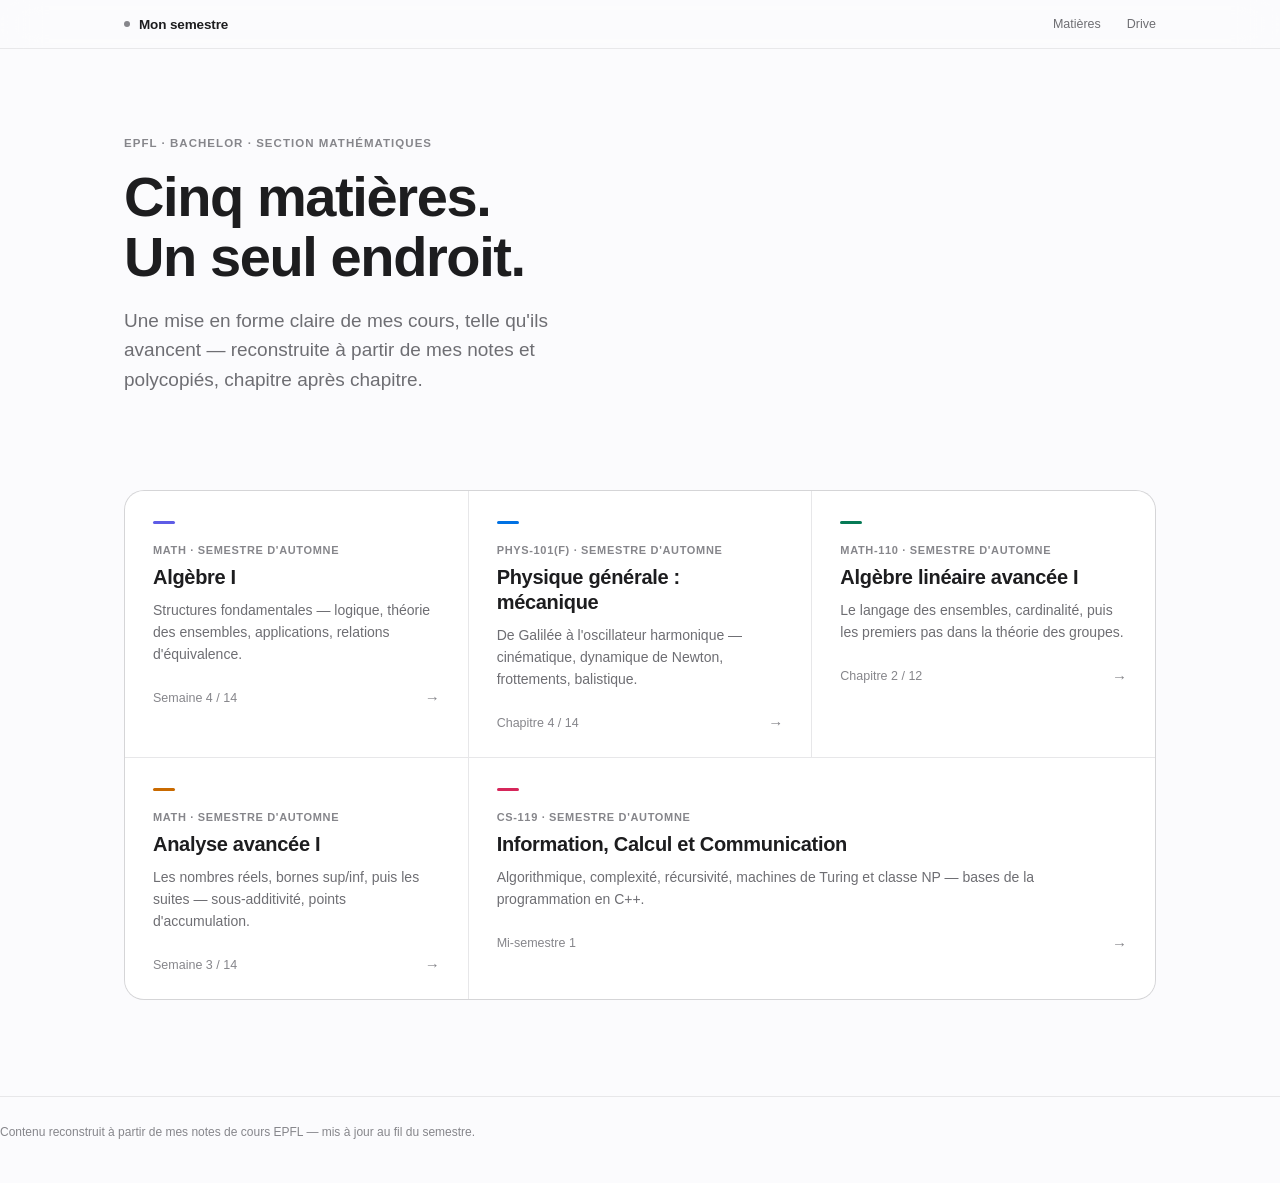
==== commit 24d437ca: "Expand all five course pages with full source material Replace the curated summaries with near-compl" ====
--- a/index.html
+++ b/index.html
@@ -79,9 +79,9 @@
       <div class="card-accent"></div>
       <div class="card-code">CS-119 · Semestre d'automne</div>
       <h3>Information, Calcul et Communication</h3>
-      <p>Algorithmique, complexité et récursivité — bases de la programmation en C++.</p>
+      <p>Algorithmique, complexité, récursivité, machines de Turing et classe NP — bases de la programmation en C++.</p>
       <div class="card-footer">
-        <span class="card-progress">Introduction</span>
+        <span class="card-progress">Mi-semestre 1</span>
         <span class="card-arrow">→</span>
       </div>
     </a>
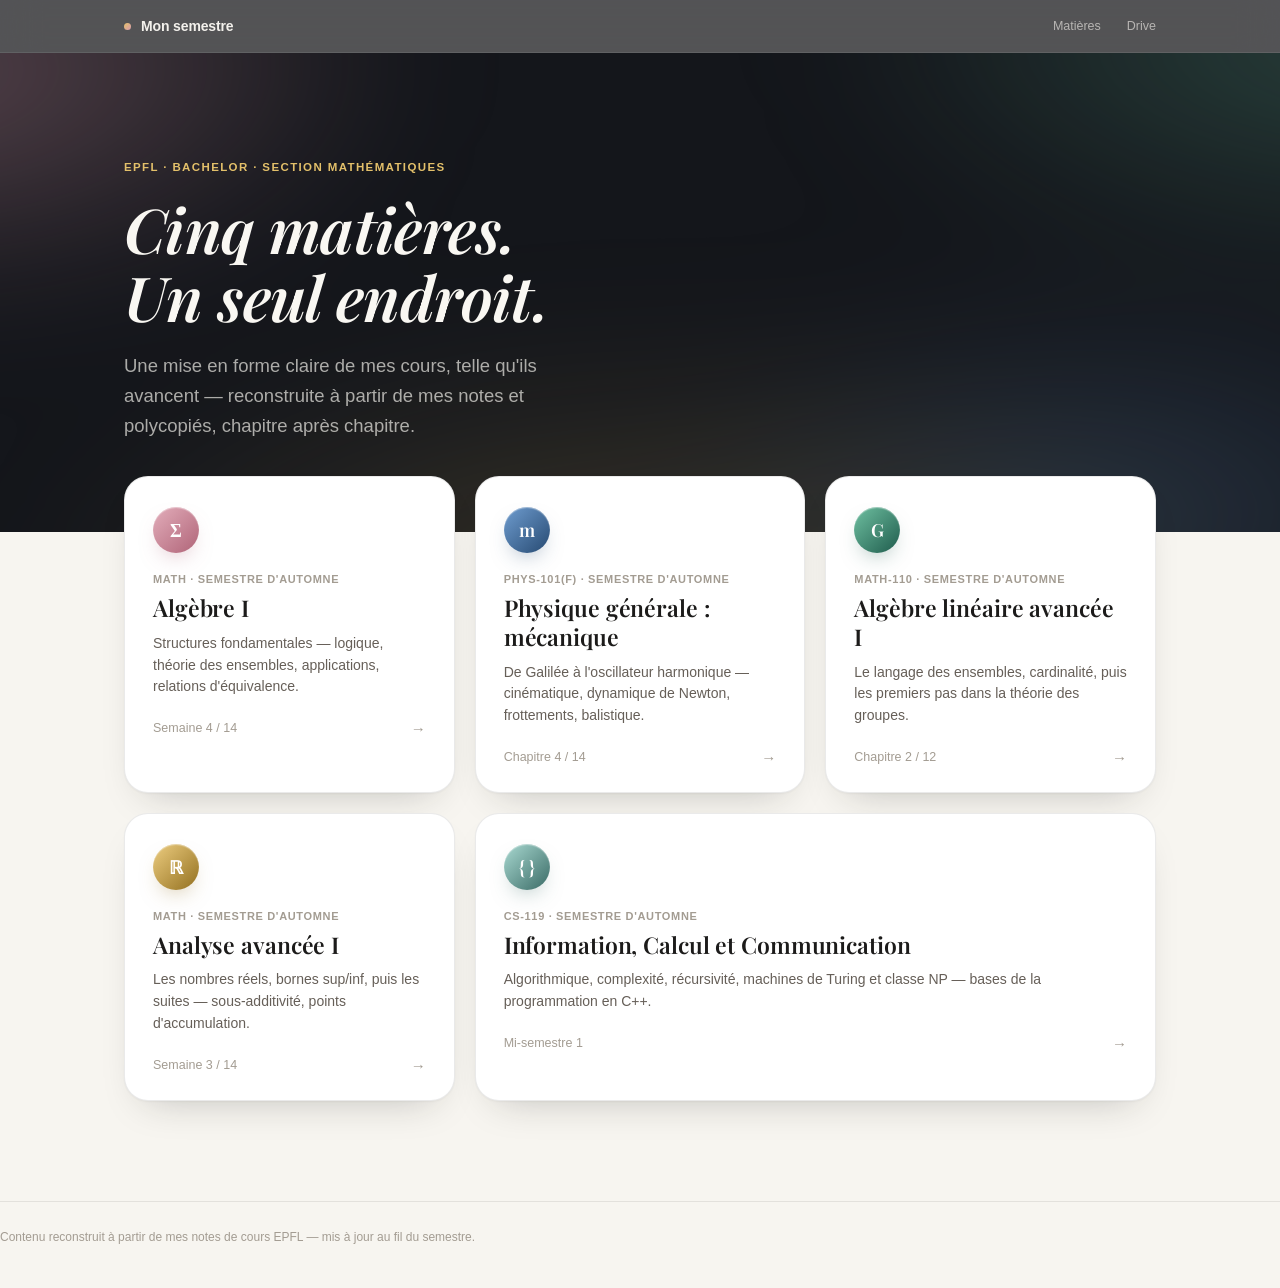
==== commit 8305c351: "Redesign: premium mineral palette with glass hero sections Replace the flat editorial look with a wa" ====
--- a/index.html
+++ b/index.html
@@ -6,6 +6,9 @@
 <title>Mon semestre — EPFL</title>
 <meta name="description" content="Mes cinq matières du semestre, mises en forme à partir de mes notes de cours." />
 <link rel="icon" href="data:image/svg+xml,<svg xmlns=%22http://www.w3.org/2000/svg%22 viewBox=%220 0 100 100%22><text y=%22.9em%22 font-size=%2290%22>📘</text></svg>" />
+<link rel="preconnect" href="https://fonts.googleapis.com" />
+<link rel="preconnect" href="https://fonts.gstatic.com" crossorigin />
+<link href="https://fonts.googleapis.com/css2?family=Playfair+Display:ital,wght@0,600;0,700;1,600&display=swap" rel="stylesheet" />
 <link rel="stylesheet" href="assets/css/style.css" />
 </head>
 <body>
@@ -20,7 +23,7 @@
   </div>
 </nav>
 
-<header class="hero">
+<header class="hero-dark">
   <div class="wrap">
     <span class="eyebrow">EPFL · Bachelor · Section Mathématiques</span>
     <h1>Cinq matières.<br />Un seul endroit.</h1>
@@ -31,8 +34,8 @@
 <main class="wrap" id="matieres">
   <div class="grid">
 
-    <a class="card accent-violet" href="courses/algebre-i.html">
-      <div class="card-accent"></div>
+    <a class="card mineral-rose" href="courses/algebre-i.html">
+      <div class="card-icon">Σ</div>
       <div class="card-code">MATH · Semestre d'automne</div>
       <h3>Algèbre I</h3>
       <p>Structures fondamentales — logique, théorie des ensembles, applications, relations d'équivalence.</p>
@@ -42,8 +45,8 @@
       </div>
     </a>
 
-    <a class="card accent-blue" href="courses/physique-mecanique.html">
-      <div class="card-accent"></div>
+    <a class="card mineral-sapphire" href="courses/physique-mecanique.html">
+      <div class="card-icon">m</div>
       <div class="card-code">PHYS-101(f) · Semestre d'automne</div>
       <h3>Physique générale : mécanique</h3>
       <p>De Galilée à l'oscillateur harmonique — cinématique, dynamique de Newton, frottements, balistique.</p>
@@ -53,8 +56,8 @@
       </div>
     </a>
 
-    <a class="card accent-emerald" href="courses/algebre-lineaire-avancee.html">
-      <div class="card-accent"></div>
+    <a class="card mineral-jade" href="courses/algebre-lineaire-avancee.html">
+      <div class="card-icon">G</div>
       <div class="card-code">MATH-110 · Semestre d'automne</div>
       <h3>Algèbre linéaire avancée I</h3>
       <p>Le langage des ensembles, cardinalité, puis les premiers pas dans la théorie des groupes.</p>
@@ -64,8 +67,8 @@
       </div>
     </a>
 
-    <a class="card accent-amber" href="courses/analyse-avancee.html">
-      <div class="card-accent"></div>
+    <a class="card mineral-gold" href="courses/analyse-avancee.html">
+      <div class="card-icon">ℝ</div>
       <div class="card-code">MATH · Semestre d'automne</div>
       <h3>Analyse avancée I</h3>
       <p>Les nombres réels, bornes sup/inf, puis les suites — sous-additivité, points d'accumulation.</p>
@@ -75,8 +78,8 @@
       </div>
     </a>
 
-    <a class="card card-wide accent-rose" href="courses/icc.html">
-      <div class="card-accent"></div>
+    <a class="card card-wide mineral-diamond" href="courses/icc.html">
+      <div class="card-icon">{ }</div>
       <div class="card-code">CS-119 · Semestre d'automne</div>
       <h3>Information, Calcul et Communication</h3>
       <p>Algorithmique, complexité, récursivité, machines de Turing et classe NP — bases de la programmation en C++.</p>
--- a/assets/css/style.css
+++ b/assets/css/style.css
@@ -1,60 +1,44 @@
 /* ==========================================================================
    Design system — Learning Method
-   Restrained, editorial, Apple-documentation register. Light + dark.
+   Premium editorial: warm stone content, dark mineral-glass chrome.
    ========================================================================== */
 
 :root {
-  --bg: #fbfbfd;
-  --bg-elevated: #ffffff;
-  --bg-subtle: #f5f5f7;
-  --text-primary: #1d1d1f;
-  --text-secondary: #6e6e73;
-  --text-tertiary: #86868b;
-  --border: rgba(0, 0, 0, 0.08);
-  --border-strong: rgba(0, 0, 0, 0.14);
-  --shadow-color: 220 3% 15%;
-  --nav-bg: rgba(251, 251, 253, 0.78);
-
-  --accent: #0071e3;
-  --accent-2: #32ade6;
-
-  --def-border: #0071e3;
-  --thm-border: #5e5ce6;
-  --ex-border: #00a878;
-  --rmk-border: #ff9f0a;
-  --proof-border: rgba(0, 0, 0, 0.14);
-
-  --radius-lg: 20px;
-  --radius-md: 14px;
+  --stone: #f7f5f0;
+  --stone-elevated: #ffffff;
+  --stone-subtle: #f0ede6;
+  --ink: #1c1b1a;
+  --ink-soft: #665f58;
+  --ink-faint: #a39c92;
+  --hairline: rgba(28, 27, 26, 0.09);
+  --hairline-strong: rgba(28, 27, 26, 0.16);
+
+  --deep: #14161b;
+  --deep-elevated: #1b1e25;
+
+  /* mineral palette */
+  --rose: #d99cad;
+  --rose-deep: #9c5c72;
+  --sapphire: #5f8fc4;
+  --sapphire-deep: #274a72;
+  --jade: #5fb495;
+  --jade-deep: #1f5c4d;
+  --gold: #e3c06a;
+  --gold-deep: #93701f;
+  --diamond: #8fcac2;
+  --diamond-deep: #3a6b66;
+  --granite: #8b8590;
+
+  --radius-lg: 24px;
+  --radius-md: 16px;
   --radius-sm: 10px;
 
-  --font-display: -apple-system, BlinkMacSystemFont, "SF Pro Display", "Segoe UI",
-    Helvetica, Arial, sans-serif;
-  --font-text: -apple-system, BlinkMacSystemFont, "SF Pro Text", "Segoe UI", Helvetica,
+  --font-serif: "Playfair Display", "Iowan Old Style", Georgia, "Times New Roman", serif;
+  --font-sans: -apple-system, BlinkMacSystemFont, "SF Pro Text", "Segoe UI", Helvetica,
     Arial, sans-serif;
   --font-mono: "SF Mono", ui-monospace, "Cascadia Code", Menlo, Consolas, monospace;
 }
 
-@media (prefers-color-scheme: dark) {
-  :root {
-    --bg: #000000;
-    --bg-elevated: #1c1c1e;
-    --bg-subtle: #131315;
-    --text-primary: #f5f5f7;
-    --text-secondary: #a1a1a6;
-    --text-tertiary: #8e8e93;
-    --border: rgba(255, 255, 255, 0.1);
-    --border-strong: rgba(255, 255, 255, 0.18);
-    --nav-bg: rgba(0, 0, 0, 0.66);
-
-    --def-border: #409cff;
-    --thm-border: #7d7aff;
-    --ex-border: #30d158;
-    --rmk-border: #ffb340;
-    --proof-border: rgba(255, 255, 255, 0.18);
-  }
-}
-
 * {
   box-sizing: border-box;
 }
@@ -65,9 +49,9 @@
 
 body {
   margin: 0;
-  background: var(--bg);
-  color: var(--text-primary);
-  font-family: var(--font-text);
+  background: var(--stone);
+  color: var(--ink);
+  font-family: var(--font-sans);
   -webkit-font-smoothing: antialiased;
   text-rendering: optimizeLegibility;
   overflow-x: hidden;
@@ -84,8 +68,6 @@
   text-decoration: none;
 }
 
-/* ---------- Layout helpers ---------- */
-
 .wrap {
   max-width: 1080px;
   margin: 0 auto;
@@ -98,23 +80,23 @@
   padding: 0 24px;
 }
 
-/* ---------- Navbar ---------- */
+/* ---------- Navbar — dark, floating, translucent everywhere ---------- */
 
 .nav {
   position: sticky;
   top: 0;
   z-index: 100;
-  backdrop-filter: saturate(180%) blur(20px);
-  -webkit-backdrop-filter: saturate(180%) blur(20px);
-  background: var(--nav-bg);
-  border-bottom: 1px solid var(--border);
+  backdrop-filter: saturate(160%) blur(20px);
+  -webkit-backdrop-filter: saturate(160%) blur(20px);
+  background: rgba(20, 22, 27, 0.72);
+  border-bottom: 1px solid rgba(255, 255, 255, 0.08);
 }
 
 .nav-inner {
   max-width: 1080px;
   margin: 0 auto;
   padding: 0 24px;
-  height: 48px;
+  height: 52px;
   display: flex;
   align-items: center;
   justify-content: space-between;
@@ -123,82 +105,100 @@
 .nav-brand {
   display: flex;
   align-items: center;
-  gap: 9px;
-  font-size: 13.5px;
+  gap: 10px;
+  font-size: 14px;
   font-weight: 600;
   letter-spacing: -0.01em;
-  color: var(--text-primary);
+  color: #f3f1ec;
 }
 
 .nav-brand .dot {
-  width: 6px;
-  height: 6px;
+  width: 7px;
+  height: 7px;
   border-radius: 50%;
-  background: var(--text-tertiary);
+  background: linear-gradient(135deg, var(--gold), var(--rose));
 }
 
 .nav-links {
   display: flex;
   gap: 26px;
   font-size: 12.5px;
-  color: var(--text-secondary);
+  color: rgba(243, 241, 236, 0.62);
 }
 
 .nav-links a {
-  transition: color 0.15s ease;
+  transition: color 0.2s ease;
 }
 
 .nav-links a:hover {
-  color: var(--text-primary);
+  color: #f3f1ec;
 }
 
 .nav-back {
   font-size: 12.5px;
   font-weight: 500;
-  color: var(--text-secondary);
+  color: rgba(243, 241, 236, 0.75);
   display: flex;
   align-items: center;
   gap: 5px;
-  transition: color 0.15s ease;
+  transition: color 0.2s ease;
 }
 
 .nav-back:hover {
-  color: var(--text-primary);
-}
-
-/* ---------- Hero (index) ---------- */
-
-.hero {
-  padding: 88px 0 56px;
+  color: #f3f1ec;
+}
+
+/* ---------- Dark mineral hero (index) ---------- */
+
+.hero-dark {
+  position: relative;
+  background: var(--deep);
+  padding: 108px 0 92px;
+  overflow: hidden;
+  color: #f3f1ec;
+  isolation: isolate;
+}
+
+.hero-dark::before {
+  content: "";
+  position: absolute;
+  inset: -25%;
+  background: radial-gradient(38% 48% at 12% 18%, rgba(217, 156, 173, 0.38), transparent 70%),
+    radial-gradient(42% 52% at 88% 12%, rgba(95, 180, 149, 0.3), transparent 70%),
+    radial-gradient(48% 58% at 50% 95%, rgba(227, 192, 106, 0.2), transparent 70%),
+    radial-gradient(35% 45% at 75% 80%, rgba(95, 143, 196, 0.22), transparent 70%);
+  filter: blur(70px);
+  z-index: -1;
 }
 
 .eyebrow {
   display: block;
   font-size: 11.5px;
   font-weight: 600;
-  letter-spacing: 0.09em;
+  letter-spacing: 0.12em;
   text-transform: uppercase;
-  color: var(--text-tertiary);
-  margin-bottom: 18px;
-}
-
-.hero h1 {
-  font-family: var(--font-display);
-  font-size: clamp(34px, 5vw, 56px);
-  font-weight: 650;
-  letter-spacing: -0.025em;
-  line-height: 1.08;
-  margin: 0 0 18px;
-  color: var(--text-primary);
+  color: var(--gold);
+  margin-bottom: 22px;
+}
+
+.hero-dark h1 {
+  font-family: var(--font-serif);
+  font-size: clamp(38px, 5.5vw, 62px);
+  font-weight: 600;
+  font-style: italic;
+  letter-spacing: -0.01em;
+  line-height: 1.1;
+  margin: 0 0 20px;
+  color: #f9f7f2;
   max-width: 13em;
 }
 
-.hero p {
-  font-size: clamp(16px, 1.6vw, 19px);
-  color: var(--text-secondary);
+.hero-dark p {
+  font-size: clamp(16px, 1.6vw, 18.5px);
+  color: rgba(243, 241, 236, 0.68);
   max-width: 480px;
   margin: 0;
-  line-height: 1.55;
+  line-height: 1.6;
 }
 
 /* ---------- Subject grid ---------- */
@@ -206,12 +206,10 @@
 .grid {
   display: grid;
   grid-template-columns: repeat(3, 1fr);
-  gap: 1px;
-  background: var(--border);
-  border: 1px solid var(--border);
-  border-radius: var(--radius-lg);
-  overflow: hidden;
-  margin: 40px 0 96px;
+  gap: 20px;
+  margin: -56px 0 100px;
+  position: relative;
+  z-index: 2;
 }
 
 .card-wide {
@@ -229,21 +227,33 @@
 
 .card {
   position: relative;
+  border-radius: var(--radius-lg);
   padding: 30px 28px 26px;
-  background: var(--bg-elevated);
-  transition: background 0.2s ease;
+  background: var(--stone-elevated);
+  border: 1px solid var(--hairline);
+  box-shadow: 0 1px 2px rgba(28, 27, 26, 0.04), 0 18px 40px -22px rgba(28, 27, 26, 0.28);
   display: block;
+  transition: transform 0.35s cubic-bezier(0.16, 1, 0.3, 1), box-shadow 0.35s ease;
 }
 
 .card:hover {
-  background: var(--bg-subtle);
-}
-
-.card-accent {
-  width: 22px;
-  height: 3px;
-  border-radius: 2px;
-  background: var(--card-color);
+  transform: translateY(-5px);
+  box-shadow: 0 1px 2px rgba(28, 27, 26, 0.05), 0 30px 56px -24px rgba(28, 27, 26, 0.4);
+}
+
+.card-icon {
+  width: 46px;
+  height: 46px;
+  border-radius: 50%;
+  background: linear-gradient(135deg, var(--m1), var(--m2));
+  box-shadow: inset 0 1px 1px rgba(255, 255, 255, 0.45), 0 10px 22px -10px var(--m-shadow);
+  display: flex;
+  align-items: center;
+  justify-content: center;
+  font-family: var(--font-serif);
+  font-weight: 600;
+  font-size: 18px;
+  color: #fff;
   margin-bottom: 20px;
 }
 
@@ -252,24 +262,25 @@
   font-weight: 600;
   letter-spacing: 0.06em;
   text-transform: uppercase;
-  color: var(--text-tertiary);
+  color: var(--ink-faint);
   margin-bottom: 9px;
 }
 
 .card h3 {
-  font-family: var(--font-display);
-  font-size: 20px;
-  font-weight: 620;
-  letter-spacing: -0.015em;
+  font-family: var(--font-serif);
+  font-size: 23px;
+  font-weight: 600;
+  letter-spacing: -0.005em;
   margin: 0 0 10px;
   line-height: 1.25;
+  color: var(--ink);
 }
 
 .card p {
   font-size: 14px;
-  color: var(--text-secondary);
+  color: var(--ink-soft);
   line-height: 1.55;
-  margin: 0 0 24px;
+  margin: 0 0 22px;
 }
 
 .card-footer {
@@ -280,34 +291,34 @@
 }
 
 .card-progress {
-  color: var(--text-tertiary);
+  color: var(--ink-faint);
   font-weight: 500;
 }
 
 .card-arrow {
-  color: var(--text-tertiary);
+  color: var(--ink-faint);
   font-size: 15px;
   transition: transform 0.2s ease, color 0.2s ease;
 }
 
 .card:hover .card-arrow {
-  color: var(--card-color);
+  color: var(--m2);
   transform: translateX(3px);
 }
 
-/* subject accent — a single color, used sparingly as a line and a hover tint */
-.accent-violet { --card-color: #5e5ce6; }
-.accent-blue   { --card-color: #0071e3; }
-.accent-emerald{ --card-color: #067a56; }
-.accent-amber  { --card-color: #c96a00; }
-.accent-rose   { --card-color: #d6265a; }
+/* mineral variants */
+.mineral-rose { --m1: #e3aebb; --m2: #b06478; --m-shadow: rgba(176, 100, 120, 0.5); --course-color: #9c5c72; }
+.mineral-sapphire { --m1: #6f9dd0; --m2: #274a72; --m-shadow: rgba(39, 74, 114, 0.5); --course-color: #2c4870; }
+.mineral-jade { --m1: #6fc0a1; --m2: #1f5c4d; --m-shadow: rgba(31, 92, 77, 0.5); --course-color: #1f5c4d; }
+.mineral-gold { --m1: #edcd80; --m2: #93701f; --m-shadow: rgba(147, 112, 31, 0.5); --course-color: #93701f; }
+.mineral-diamond { --m1: #a9d9d1; --m2: #3a6b66; --m-shadow: rgba(58, 107, 102, 0.5); --course-color: #3a6b66; }
 
 /* ---------- Footer (index) ---------- */
 
 .site-footer {
-  border-top: 1px solid var(--border);
+  border-top: 1px solid var(--hairline);
   padding: 28px 0 44px;
-  color: var(--text-tertiary);
+  color: var(--ink-faint);
   font-size: 12px;
 }
 
@@ -316,14 +327,38 @@
    ========================================================================== */
 
 .course-hero {
-  padding: 48px 0 36px;
-  border-bottom: 1px solid var(--border);
+  position: relative;
+  background: var(--deep);
+  padding: 76px 0 64px;
+  overflow: hidden;
+  color: #f3f1ec;
+  isolation: isolate;
+}
+
+.course-hero::before {
+  content: "";
+  position: absolute;
+  inset: -30%;
+  background: radial-gradient(55% 65% at 15% 10%, var(--glow1), transparent 70%),
+    radial-gradient(48% 58% at 92% 85%, var(--glow2), transparent 70%);
+  filter: blur(75px);
+  z-index: -1;
 }
 
 .course-hero-inner {
   max-width: 1080px;
   margin: 0 auto;
   padding: 0 24px;
+  position: relative;
+}
+
+.course-glass {
+  background: rgba(255, 255, 255, 0.055);
+  border: 1px solid rgba(255, 255, 255, 0.12);
+  backdrop-filter: blur(24px) saturate(140%);
+  -webkit-backdrop-filter: blur(24px) saturate(140%);
+  border-radius: var(--radius-lg);
+  padding: 36px 38px 32px;
 }
 
 .course-meta-row {
@@ -334,53 +369,54 @@
 .pill {
   font-size: 13px;
   font-weight: 400;
-  color: var(--text-secondary);
+  color: rgba(243, 241, 236, 0.62);
 }
 
 .pill:not(:last-child)::after {
   content: "\00b7";
-  color: var(--text-tertiary);
+  color: rgba(243, 241, 236, 0.35);
   margin: 0 9px;
 }
 
 .pill strong {
   font-weight: 600;
-  color: var(--text-primary);
+  color: #f3f1ec;
 }
 
 .course-hero h1 {
-  font-family: var(--font-display);
-  font-size: clamp(28px, 4vw, 42px);
-  font-weight: 650;
-  letter-spacing: -0.02em;
-  margin: 0 0 12px;
-  color: var(--text-primary);
+  font-family: var(--font-serif);
+  font-size: clamp(28px, 4vw, 44px);
+  font-weight: 600;
+  font-style: italic;
+  letter-spacing: -0.005em;
+  margin: 0 0 14px;
+  color: #f9f7f2;
 }
 
 .course-hero .prof {
   font-size: 15.5px;
-  color: var(--text-secondary);
+  color: rgba(243, 241, 236, 0.68);
   margin: 0 0 24px;
   max-width: 640px;
-  line-height: 1.5;
+  line-height: 1.55;
 }
 
 .progress-track {
   height: 3px;
   border-radius: 999px;
-  background: var(--border);
+  background: rgba(255, 255, 255, 0.14);
   overflow: hidden;
   max-width: 360px;
 }
 
 .progress-fill {
   height: 100%;
-  background: var(--course-color, var(--accent));
+  background: linear-gradient(90deg, var(--m1), var(--m2));
 }
 
 .progress-label {
   font-size: 12px;
-  color: var(--text-tertiary);
+  color: rgba(243, 241, 236, 0.55);
   margin-top: 9px;
 }
 
@@ -389,7 +425,7 @@
 .course-layout {
   max-width: 1080px;
   margin: 0 auto;
-  padding: 44px 24px 120px;
+  padding: 48px 24px 120px;
   display: grid;
   grid-template-columns: 220px 1fr;
   gap: 48px;
@@ -407,23 +443,23 @@
   font-weight: 700;
   letter-spacing: 0.08em;
   text-transform: uppercase;
-  color: var(--text-tertiary);
+  color: var(--ink-faint);
   margin-bottom: 12px;
 }
 
 .toc a {
   display: block;
   padding: 6px 0 6px 13px;
-  border-left: 1px solid var(--border);
-  color: var(--text-secondary);
+  border-left: 1px solid var(--hairline);
+  color: var(--ink-soft);
   transition: color 0.15s ease, border-color 0.15s ease;
   line-height: 1.35;
 }
 
 .toc a:hover,
 .toc a.active {
-  color: var(--text-primary);
-  border-left-color: var(--course-color, var(--text-primary));
+  color: var(--ink);
+  border-left-color: var(--course-color, var(--ink));
 }
 
 .toc a.active {
@@ -437,13 +473,14 @@
 }
 
 .content h2 {
-  font-family: var(--font-display);
-  font-size: 25px;
-  font-weight: 650;
-  letter-spacing: -0.015em;
-  margin: 60px 0 8px;
+  font-family: var(--font-serif);
+  font-size: 29px;
+  font-weight: 600;
+  font-style: italic;
+  letter-spacing: -0.005em;
+  margin: 62px 0 8px;
   scroll-margin-top: 80px;
-  color: var(--text-primary);
+  color: var(--ink);
 }
 
 .content h2:first-child {
@@ -452,26 +489,27 @@
 
 .chapter-num {
   display: block;
+  font-family: var(--font-sans);
   font-size: 12px;
   font-weight: 700;
-  color: var(--course-color, var(--text-tertiary));
-  letter-spacing: 0.06em;
+  color: var(--course-color, var(--ink-faint));
+  letter-spacing: 0.07em;
   text-transform: uppercase;
   margin-bottom: 7px;
 }
 
 .content h3 {
-  font-family: var(--font-display);
-  font-size: 18px;
-  font-weight: 620;
-  letter-spacing: -0.01em;
+  font-family: var(--font-serif);
+  font-size: 20px;
+  font-weight: 600;
+  letter-spacing: -0.005em;
   margin: 38px 0 13px;
   scroll-margin-top: 80px;
-  color: var(--text-primary);
+  color: var(--ink);
 }
 
 .content p {
-  color: var(--text-primary);
+  color: var(--ink);
   margin: 0 0 17px;
 }
 
@@ -487,57 +525,54 @@
 
 .lede {
   font-size: 17px;
-  color: var(--text-secondary);
+  color: var(--ink-soft);
   margin-bottom: 32px;
   line-height: 1.6;
   padding-bottom: 28px;
-  border-bottom: 1px solid var(--border);
+  border-bottom: 1px solid var(--hairline);
 }
 
 .divider {
   border: none;
-  border-top: 1px solid var(--border);
+  border-top: 1px solid var(--hairline);
   margin: 52px 0;
 }
 
-/* Content callouts — text-led, minimal chrome */
+/* Content callouts — mineral-tinted, soft */
 
 .box {
-  padding: 4px 0 4px 18px;
-  margin: 24px 0;
-  border-left: 2px solid;
+  border-radius: var(--radius-sm);
+  padding: 17px 20px;
+  margin: 22px 0;
+  border-left: 3px solid var(--box-color);
+  background: linear-gradient(135deg, var(--box-tint), transparent 65%);
 }
 
 .box-label {
+  font-family: var(--font-sans);
   font-size: 11px;
   font-weight: 700;
   letter-spacing: 0.06em;
   text-transform: uppercase;
   margin-bottom: 7px;
   display: block;
+  color: var(--box-color);
 }
 
 .box p:last-child {
   margin-bottom: 0;
 }
 
-.box.definition { border-color: var(--def-border); }
-.box.definition .box-label { color: var(--def-border); }
-
-.box.theorem { border-color: var(--thm-border); }
-.box.theorem .box-label { color: var(--thm-border); }
-
-.box.example { border-color: var(--ex-border); }
-.box.example .box-label { color: var(--ex-border); }
-
-.box.remark { border-color: var(--rmk-border); }
-.box.remark .box-label { color: var(--rmk-border); }
+.box.definition { --box-color: var(--sapphire-deep); --box-tint: rgba(39, 74, 114, 0.08); }
+.box.theorem { --box-color: var(--jade-deep); --box-tint: rgba(31, 92, 77, 0.08); }
+.box.example { --box-color: var(--gold-deep); --box-tint: rgba(147, 112, 31, 0.1); }
+.box.remark { --box-color: var(--rose-deep); --box-tint: rgba(156, 92, 114, 0.1); }
 
 .proof {
   margin: 8px 0 26px;
   padding: 0 0 0 18px;
-  border-left: 2px dashed var(--proof-border);
-  color: var(--text-secondary);
+  border-left: 2px dashed var(--hairline-strong);
+  color: var(--ink-soft);
   font-size: 15px;
 }
 
@@ -546,7 +581,7 @@
   font-weight: 700;
   letter-spacing: 0.06em;
   text-transform: uppercase;
-  color: var(--text-tertiary);
+  color: var(--ink-faint);
   margin-bottom: 7px;
   display: block;
   font-style: normal;
@@ -566,14 +601,14 @@
 code {
   font-family: var(--font-mono);
   font-size: 0.87em;
-  background: var(--bg-subtle);
+  background: var(--stone-subtle);
   padding: 2px 5px;
   border-radius: 4px;
 }
 
 pre {
-  background: #1d1d1f;
-  color: #f5f5f7;
+  background: var(--deep);
+  color: #f3f1ec;
   border-radius: var(--radius-sm);
   padding: 18px 20px;
   overflow-x: auto;
@@ -590,30 +625,32 @@
 .source-note {
   margin-top: 68px;
   padding-top: 24px;
-  border-top: 1px solid var(--border);
+  border-top: 1px solid var(--hairline);
   font-size: 12.5px;
-  color: var(--text-tertiary);
+  color: var(--ink-faint);
   line-height: 1.7;
 }
 
 .source-note a {
-  color: var(--text-secondary);
+  color: var(--ink-soft);
   text-decoration: underline;
-  text-decoration-color: var(--border-strong);
+  text-decoration-color: var(--hairline-strong);
   text-underline-offset: 2px;
 }
 
 .end-banner {
   margin-top: 52px;
-  padding: 20px 0 0;
-  border-top: 1px solid var(--border);
+  padding: 24px 26px;
+  border-radius: var(--radius-md);
+  background: linear-gradient(135deg, var(--box-tint, rgba(31, 92, 77, 0.06)), transparent 70%);
+  border: 1px solid var(--hairline);
   font-size: 14px;
-  color: var(--text-secondary);
-  line-height: 1.55;
+  color: var(--ink-soft);
+  line-height: 1.6;
 }
 
 .end-banner strong {
-  color: var(--text-primary);
+  color: var(--ink);
 }
 
 /* Responsive */
@@ -633,7 +670,7 @@
   .toc a {
     white-space: nowrap;
     border-left: none;
-    border-bottom: 2px solid var(--border);
+    border-bottom: 2px solid var(--hairline);
     padding: 6px 11px;
   }
   .nav-links {
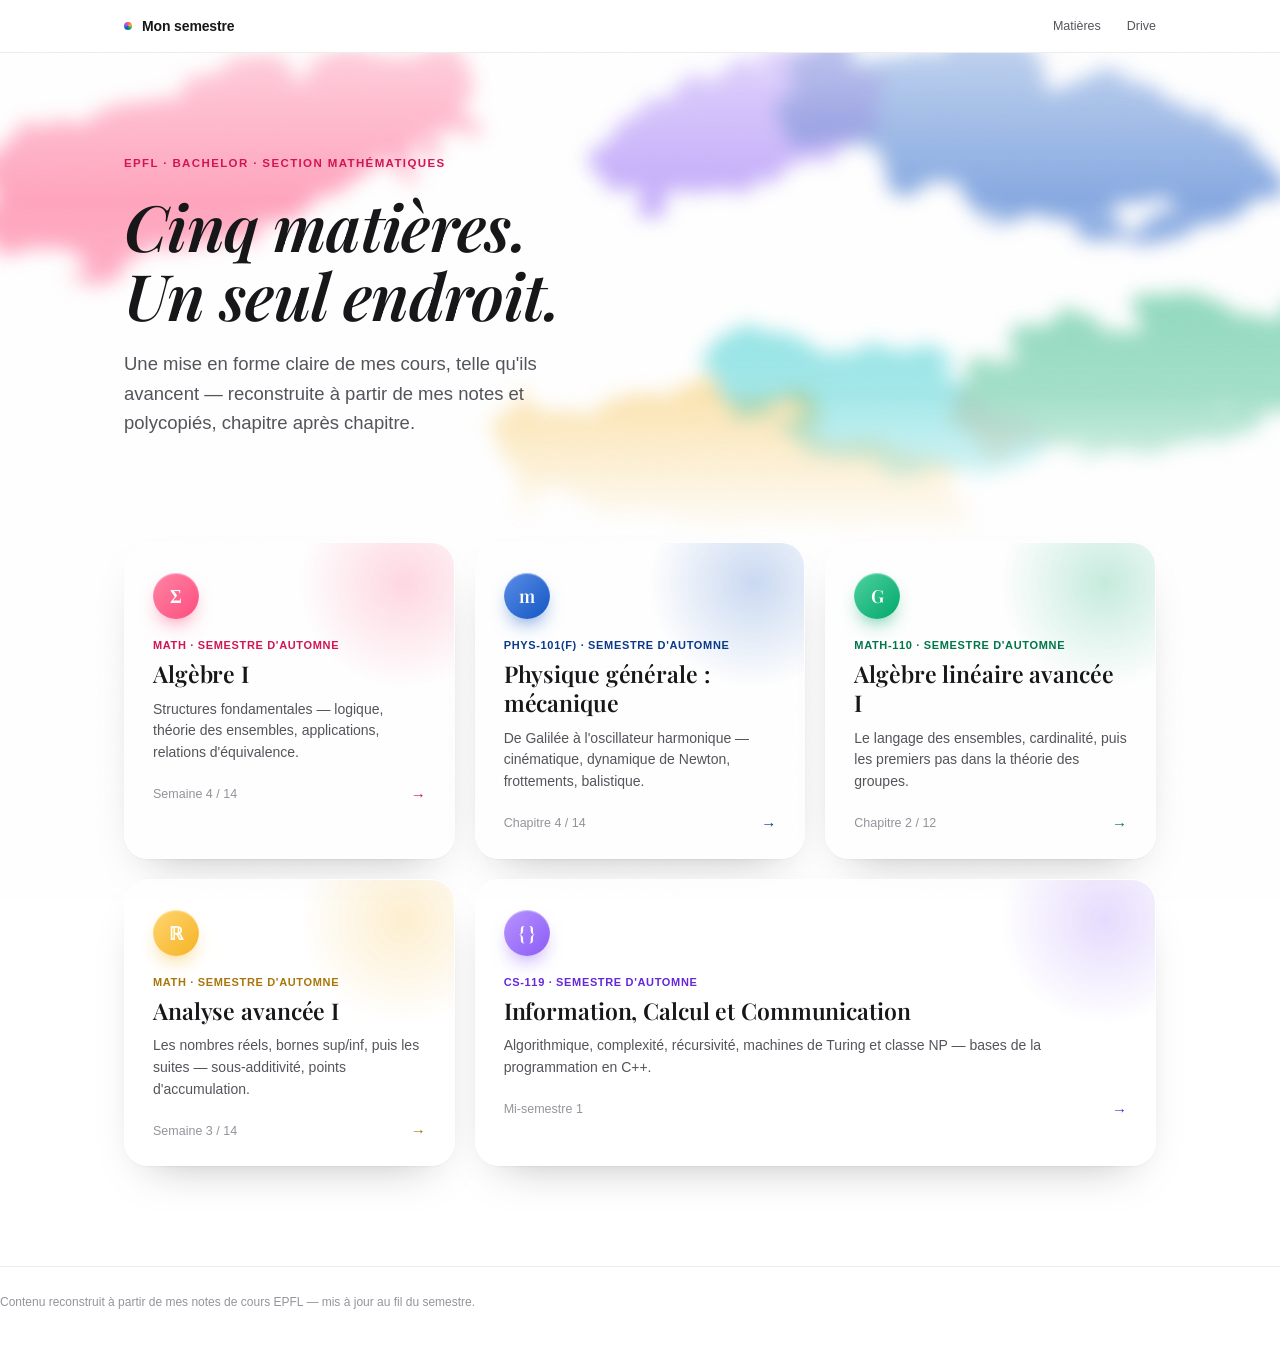
==== commit 88d8821a: "Switch to white paper with vivid gemstone marker washes Drop the dark hero in favour of a white grou" ====
--- a/index.html
+++ b/index.html
@@ -23,7 +23,24 @@
   </div>
 </nav>
 
-<header class="hero-dark">
+<header class="hero">
+  <svg class="wash" viewBox="0 0 1440 620" preserveAspectRatio="xMidYMid slice" aria-hidden="true">
+    <defs>
+      <filter id="feutre" x="-35%" y="-35%" width="170%" height="170%" color-interpolation-filters="sRGB">
+        <feTurbulence type="fractalNoise" baseFrequency="0.013 0.018" numOctaves="4" seed="9" result="n" />
+        <feDisplacementMap in="SourceGraphic" in2="n" scale="95" xChannelSelector="R" yChannelSelector="G" result="d" />
+        <feGaussianBlur in="d" stdDeviation="11" />
+      </filter>
+    </defs>
+    <g filter="url(#feutre)">
+      <ellipse cx="250" cy="150" rx="300" ry="92" fill="#ff4d7e" transform="rotate(-14 250 150)" style="mix-blend-mode:multiply" />
+      <ellipse cx="1160" cy="130" rx="280" ry="86" fill="#1256c4" transform="rotate(11 1160 130)" style="mix-blend-mode:multiply" />
+      <ellipse cx="1290" cy="400" rx="230" ry="78" fill="#00a86b" transform="rotate(-8 1290 400)" style="mix-blend-mode:multiply" />
+      <ellipse cx="820" cy="505" rx="280" ry="76" fill="#f5b324" transform="rotate(7 820 505)" style="mix-blend-mode:multiply" />
+      <ellipse cx="830" cy="120" rx="170" ry="62" fill="#8b5cf6" transform="rotate(-20 830 120)" style="mix-blend-mode:multiply" />
+      <ellipse cx="980" cy="430" rx="190" ry="66" fill="#00bfc4" transform="rotate(16 980 430)" style="mix-blend-mode:multiply" />
+    </g>
+  </svg>
   <div class="wrap">
     <span class="eyebrow">EPFL · Bachelor · Section Mathématiques</span>
     <h1>Cinq matières.<br />Un seul endroit.</h1>
@@ -34,7 +51,7 @@
 <main class="wrap" id="matieres">
   <div class="grid">
 
-    <a class="card mineral-rose" href="courses/algebre-i.html">
+    <a class="card gem-ruby" href="courses/algebre-i.html">
       <div class="card-icon">Σ</div>
       <div class="card-code">MATH · Semestre d'automne</div>
       <h3>Algèbre I</h3>
@@ -45,7 +62,7 @@
       </div>
     </a>
 
-    <a class="card mineral-sapphire" href="courses/physique-mecanique.html">
+    <a class="card gem-sapphire" href="courses/physique-mecanique.html">
       <div class="card-icon">m</div>
       <div class="card-code">PHYS-101(f) · Semestre d'automne</div>
       <h3>Physique générale : mécanique</h3>
@@ -56,7 +73,7 @@
       </div>
     </a>
 
-    <a class="card mineral-jade" href="courses/algebre-lineaire-avancee.html">
+    <a class="card gem-emerald" href="courses/algebre-lineaire-avancee.html">
       <div class="card-icon">G</div>
       <div class="card-code">MATH-110 · Semestre d'automne</div>
       <h3>Algèbre linéaire avancée I</h3>
@@ -67,7 +84,7 @@
       </div>
     </a>
 
-    <a class="card mineral-gold" href="courses/analyse-avancee.html">
+    <a class="card gem-citrine" href="courses/analyse-avancee.html">
       <div class="card-icon">ℝ</div>
       <div class="card-code">MATH · Semestre d'automne</div>
       <h3>Analyse avancée I</h3>
@@ -78,7 +95,7 @@
       </div>
     </a>
 
-    <a class="card card-wide mineral-diamond" href="courses/icc.html">
+    <a class="card card-wide gem-amethyst" href="courses/icc.html">
       <div class="card-icon">{ }</div>
       <div class="card-code">CS-119 · Semestre d'automne</div>
       <h3>Information, Calcul et Communication</h3>
--- a/assets/css/style.css
+++ b/assets/css/style.css
@@ -1,33 +1,31 @@
 /* ==========================================================================
    Design system — Learning Method
-   Premium editorial: warm stone content, dark mineral-glass chrome.
+   Paper-white ground, vivid gemstone marker washes, editorial serif.
    ========================================================================== */
 
 :root {
-  --stone: #f7f5f0;
-  --stone-elevated: #ffffff;
-  --stone-subtle: #f0ede6;
-  --ink: #1c1b1a;
-  --ink-soft: #665f58;
-  --ink-faint: #a39c92;
-  --hairline: rgba(28, 27, 26, 0.09);
-  --hairline-strong: rgba(28, 27, 26, 0.16);
-
-  --deep: #14161b;
-  --deep-elevated: #1b1e25;
-
-  /* mineral palette */
-  --rose: #d99cad;
-  --rose-deep: #9c5c72;
-  --sapphire: #5f8fc4;
-  --sapphire-deep: #274a72;
-  --jade: #5fb495;
-  --jade-deep: #1f5c4d;
-  --gold: #e3c06a;
-  --gold-deep: #93701f;
-  --diamond: #8fcac2;
-  --diamond-deep: #3a6b66;
-  --granite: #8b8590;
+  --paper: #ffffff;
+  --paper-soft: #faf9f8;
+  --ink: #17171a;
+  --ink-soft: #55545b;
+  --ink-faint: #96939b;
+  --hairline: rgba(23, 23, 26, 0.08);
+  --hairline-strong: rgba(23, 23, 26, 0.16);
+
+  /* gemstones — vivid, never dusty */
+  --emerald: #00a86b;
+  --emerald-deep: #00764a;
+  --sapphire: #1256c4;
+  --sapphire-deep: #0b3a8a;
+  --ruby: #ff4d7e;
+  --ruby-deep: #d31555;
+  --citrine: #f5b324;
+  --citrine-deep: #a9760a;
+  --amethyst: #8b5cf6;
+  --amethyst-deep: #6528d9;
+  --aqua: #00bfc4;
+  --aqua-deep: #00868a;
+  --granite: #3f4550;
 
   --radius-lg: 24px;
   --radius-md: 16px;
@@ -49,7 +47,7 @@
 
 body {
   margin: 0;
-  background: var(--stone);
+  background: var(--paper);
   color: var(--ink);
   font-family: var(--font-sans);
   -webkit-font-smoothing: antialiased;
@@ -57,6 +55,18 @@
   overflow-x: hidden;
 }
 
+/* paper grain — sells the felt-tip-on-paper feel */
+body::after {
+  content: "";
+  position: fixed;
+  inset: 0;
+  z-index: 3;
+  pointer-events: none;
+  opacity: 0.035;
+  mix-blend-mode: multiply;
+  background-image: url("data:image/svg+xml,%3Csvg xmlns='http://www.w3.org/2000/svg' width='180' height='180'%3E%3Cfilter id='n'%3E%3CfeTurbulence type='fractalNoise' baseFrequency='0.9' numOctaves='4'/%3E%3C/filter%3E%3Crect width='180' height='180' filter='url(%23n)'/%3E%3C/svg%3E");
+}
+
 img,
 svg {
   display: block;
@@ -74,22 +84,30 @@
   padding: 0 24px;
 }
 
-.wrap-narrow {
-  max-width: 720px;
-  margin: 0 auto;
-  padding: 0 24px;
-}
-
-/* ---------- Navbar — dark, floating, translucent everywhere ---------- */
+/* ---------- Marker wash (inline SVG, colors set per page) ---------- */
+
+.wash {
+  position: absolute;
+  inset: 0;
+  width: 100%;
+  height: 100%;
+  z-index: -1;
+  pointer-events: none;
+  opacity: 0.5;
+  -webkit-mask-image: linear-gradient(to bottom, rgba(0, 0, 0, 0.55) 0%, rgba(0, 0, 0, 1) 30%, rgba(0, 0, 0, 0.7) 70%, transparent 100%);
+  mask-image: linear-gradient(to bottom, rgba(0, 0, 0, 0.55) 0%, rgba(0, 0, 0, 1) 30%, rgba(0, 0, 0, 0.7) 70%, transparent 100%);
+}
+
+/* ---------- Navbar ---------- */
 
 .nav {
   position: sticky;
   top: 0;
   z-index: 100;
-  backdrop-filter: saturate(160%) blur(20px);
-  -webkit-backdrop-filter: saturate(160%) blur(20px);
-  background: rgba(20, 22, 27, 0.72);
-  border-bottom: 1px solid rgba(255, 255, 255, 0.08);
+  backdrop-filter: saturate(180%) blur(20px);
+  -webkit-backdrop-filter: saturate(180%) blur(20px);
+  background: rgba(255, 255, 255, 0.7);
+  border-bottom: 1px solid var(--hairline);
 }
 
 .nav-inner {
@@ -109,21 +127,21 @@
   font-size: 14px;
   font-weight: 600;
   letter-spacing: -0.01em;
-  color: #f3f1ec;
+  color: var(--ink);
 }
 
 .nav-brand .dot {
-  width: 7px;
-  height: 7px;
+  width: 8px;
+  height: 8px;
   border-radius: 50%;
-  background: linear-gradient(135deg, var(--gold), var(--rose));
+  background: conic-gradient(var(--ruby), var(--citrine), var(--emerald), var(--sapphire), var(--amethyst), var(--ruby));
 }
 
 .nav-links {
   display: flex;
   gap: 26px;
   font-size: 12.5px;
-  color: rgba(243, 241, 236, 0.62);
+  color: var(--ink-soft);
 }
 
 .nav-links a {
@@ -131,13 +149,13 @@
 }
 
 .nav-links a:hover {
-  color: #f3f1ec;
+  color: var(--ink);
 }
 
 .nav-back {
   font-size: 12.5px;
   font-weight: 500;
-  color: rgba(243, 241, 236, 0.75);
+  color: var(--ink-soft);
   display: flex;
   align-items: center;
   gap: 5px;
@@ -145,58 +163,44 @@
 }
 
 .nav-back:hover {
-  color: #f3f1ec;
-}
-
-/* ---------- Dark mineral hero (index) ---------- */
-
-.hero-dark {
-  position: relative;
-  background: var(--deep);
-  padding: 108px 0 92px;
+  color: var(--ink);
+}
+
+/* ---------- Hero (index) ---------- */
+
+.hero {
+  position: relative;
+  padding: 104px 0 104px;
   overflow: hidden;
-  color: #f3f1ec;
   isolation: isolate;
-}
-
-.hero-dark::before {
-  content: "";
-  position: absolute;
-  inset: -25%;
-  background: radial-gradient(38% 48% at 12% 18%, rgba(217, 156, 173, 0.38), transparent 70%),
-    radial-gradient(42% 52% at 88% 12%, rgba(95, 180, 149, 0.3), transparent 70%),
-    radial-gradient(48% 58% at 50% 95%, rgba(227, 192, 106, 0.2), transparent 70%),
-    radial-gradient(35% 45% at 75% 80%, rgba(95, 143, 196, 0.22), transparent 70%);
-  filter: blur(70px);
-  z-index: -1;
 }
 
 .eyebrow {
   display: block;
   font-size: 11.5px;
-  font-weight: 600;
+  font-weight: 700;
   letter-spacing: 0.12em;
   text-transform: uppercase;
-  color: var(--gold);
+  color: var(--ruby-deep);
   margin-bottom: 22px;
 }
 
-.hero-dark h1 {
+.hero h1 {
   font-family: var(--font-serif);
-  font-size: clamp(38px, 5.5vw, 62px);
+  font-size: clamp(38px, 5.5vw, 64px);
   font-weight: 600;
   font-style: italic;
   letter-spacing: -0.01em;
-  line-height: 1.1;
+  line-height: 1.08;
   margin: 0 0 20px;
-  color: #f9f7f2;
+  color: var(--ink);
   max-width: 13em;
 }
 
-.hero-dark p {
+.hero p {
   font-size: clamp(16px, 1.6vw, 18.5px);
-  color: rgba(243, 241, 236, 0.68);
-  max-width: 480px;
+  color: var(--ink-soft);
+  max-width: 470px;
   margin: 0;
   line-height: 1.6;
 }
@@ -207,9 +211,7 @@
   display: grid;
   grid-template-columns: repeat(3, 1fr);
   gap: 20px;
-  margin: -56px 0 100px;
-  position: relative;
-  z-index: 2;
+  margin: 0 0 100px;
 }
 
 .card-wide {
@@ -229,24 +231,45 @@
   position: relative;
   border-radius: var(--radius-lg);
   padding: 30px 28px 26px;
-  background: var(--stone-elevated);
-  border: 1px solid var(--hairline);
-  box-shadow: 0 1px 2px rgba(28, 27, 26, 0.04), 0 18px 40px -22px rgba(28, 27, 26, 0.28);
+  background: rgba(255, 255, 255, 0.78);
+  backdrop-filter: blur(14px) saturate(150%);
+  -webkit-backdrop-filter: blur(14px) saturate(150%);
+  border: 1px solid rgba(255, 255, 255, 0.9);
+  box-shadow: 0 1px 2px rgba(23, 23, 26, 0.04), 0 20px 44px -26px rgba(23, 23, 26, 0.35);
   display: block;
+  overflow: hidden;
   transition: transform 0.35s cubic-bezier(0.16, 1, 0.3, 1), box-shadow 0.35s ease;
+}
+
+.card::before {
+  content: "";
+  position: absolute;
+  top: -70px;
+  right: -60px;
+  width: 220px;
+  height: 220px;
+  border-radius: 50%;
+  background: radial-gradient(circle, var(--gem) 0%, transparent 68%);
+  opacity: 0.22;
+  pointer-events: none;
+  transition: opacity 0.35s ease;
 }
 
 .card:hover {
   transform: translateY(-5px);
-  box-shadow: 0 1px 2px rgba(28, 27, 26, 0.05), 0 30px 56px -24px rgba(28, 27, 26, 0.4);
+  box-shadow: 0 1px 2px rgba(23, 23, 26, 0.05), 0 34px 60px -28px rgba(23, 23, 26, 0.45);
+}
+
+.card:hover::before {
+  opacity: 0.34;
 }
 
 .card-icon {
   width: 46px;
   height: 46px;
   border-radius: 50%;
-  background: linear-gradient(135deg, var(--m1), var(--m2));
-  box-shadow: inset 0 1px 1px rgba(255, 255, 255, 0.45), 0 10px 22px -10px var(--m-shadow);
+  background: linear-gradient(135deg, var(--gem-light), var(--gem));
+  box-shadow: inset 0 1px 1px rgba(255, 255, 255, 0.5), 0 10px 22px -10px var(--gem);
   display: flex;
   align-items: center;
   justify-content: center;
@@ -255,6 +278,7 @@
   font-size: 18px;
   color: #fff;
   margin-bottom: 20px;
+  position: relative;
 }
 
 .card-code {
@@ -262,8 +286,9 @@
   font-weight: 600;
   letter-spacing: 0.06em;
   text-transform: uppercase;
-  color: var(--ink-faint);
+  color: var(--gem-deep);
   margin-bottom: 9px;
+  position: relative;
 }
 
 .card h3 {
@@ -274,6 +299,7 @@
   margin: 0 0 10px;
   line-height: 1.25;
   color: var(--ink);
+  position: relative;
 }
 
 .card p {
@@ -281,6 +307,7 @@
   color: var(--ink-soft);
   line-height: 1.55;
   margin: 0 0 22px;
+  position: relative;
 }
 
 .card-footer {
@@ -288,6 +315,7 @@
   align-items: center;
   justify-content: space-between;
   font-size: 12.5px;
+  position: relative;
 }
 
 .card-progress {
@@ -296,22 +324,21 @@
 }
 
 .card-arrow {
-  color: var(--ink-faint);
+  color: var(--gem-deep);
   font-size: 15px;
-  transition: transform 0.2s ease, color 0.2s ease;
+  transition: transform 0.2s ease;
 }
 
 .card:hover .card-arrow {
-  color: var(--m2);
-  transform: translateX(3px);
-}
-
-/* mineral variants */
-.mineral-rose { --m1: #e3aebb; --m2: #b06478; --m-shadow: rgba(176, 100, 120, 0.5); --course-color: #9c5c72; }
-.mineral-sapphire { --m1: #6f9dd0; --m2: #274a72; --m-shadow: rgba(39, 74, 114, 0.5); --course-color: #2c4870; }
-.mineral-jade { --m1: #6fc0a1; --m2: #1f5c4d; --m-shadow: rgba(31, 92, 77, 0.5); --course-color: #1f5c4d; }
-.mineral-gold { --m1: #edcd80; --m2: #93701f; --m-shadow: rgba(147, 112, 31, 0.5); --course-color: #93701f; }
-.mineral-diamond { --m1: #a9d9d1; --m2: #3a6b66; --m-shadow: rgba(58, 107, 102, 0.5); --course-color: #3a6b66; }
+  transform: translateX(4px);
+}
+
+/* gemstone variants */
+.gem-ruby { --gem: var(--ruby); --gem-light: #ff85a6; --gem-deep: var(--ruby-deep); --course-color: var(--ruby-deep); }
+.gem-sapphire { --gem: var(--sapphire); --gem-light: #5b8ee8; --gem-deep: var(--sapphire-deep); --course-color: var(--sapphire-deep); }
+.gem-emerald { --gem: var(--emerald); --gem-light: #4fd3a0; --gem-deep: var(--emerald-deep); --course-color: var(--emerald-deep); }
+.gem-citrine { --gem: var(--citrine); --gem-light: #ffd571; --gem-deep: var(--citrine-deep); --course-color: var(--citrine-deep); }
+.gem-amethyst { --gem: var(--amethyst); --gem-light: #b794ff; --gem-deep: var(--amethyst-deep); --course-color: var(--amethyst-deep); }
 
 /* ---------- Footer (index) ---------- */
 
@@ -328,21 +355,9 @@
 
 .course-hero {
   position: relative;
-  background: var(--deep);
-  padding: 76px 0 64px;
+  padding: 64px 0 56px;
   overflow: hidden;
-  color: #f3f1ec;
   isolation: isolate;
-}
-
-.course-hero::before {
-  content: "";
-  position: absolute;
-  inset: -30%;
-  background: radial-gradient(55% 65% at 15% 10%, var(--glow1), transparent 70%),
-    radial-gradient(48% 58% at 92% 85%, var(--glow2), transparent 70%);
-  filter: blur(75px);
-  z-index: -1;
 }
 
 .course-hero-inner {
@@ -353,12 +368,13 @@
 }
 
 .course-glass {
-  background: rgba(255, 255, 255, 0.055);
-  border: 1px solid rgba(255, 255, 255, 0.12);
-  backdrop-filter: blur(24px) saturate(140%);
-  -webkit-backdrop-filter: blur(24px) saturate(140%);
+  background: rgba(255, 255, 255, 0.62);
+  border: 1px solid rgba(255, 255, 255, 0.85);
+  backdrop-filter: blur(22px) saturate(150%);
+  -webkit-backdrop-filter: blur(22px) saturate(150%);
   border-radius: var(--radius-lg);
   padding: 36px 38px 32px;
+  box-shadow: 0 24px 56px -34px rgba(23, 23, 26, 0.4);
 }
 
 .course-meta-row {
@@ -369,18 +385,18 @@
 .pill {
   font-size: 13px;
   font-weight: 400;
-  color: rgba(243, 241, 236, 0.62);
+  color: var(--ink-soft);
 }
 
 .pill:not(:last-child)::after {
   content: "\00b7";
-  color: rgba(243, 241, 236, 0.35);
+  color: var(--ink-faint);
   margin: 0 9px;
 }
 
 .pill strong {
   font-weight: 600;
-  color: #f3f1ec;
+  color: var(--ink);
 }
 
 .course-hero h1 {
@@ -390,33 +406,33 @@
   font-style: italic;
   letter-spacing: -0.005em;
   margin: 0 0 14px;
-  color: #f9f7f2;
+  color: var(--ink);
 }
 
 .course-hero .prof {
   font-size: 15.5px;
-  color: rgba(243, 241, 236, 0.68);
+  color: var(--ink-soft);
   margin: 0 0 24px;
   max-width: 640px;
   line-height: 1.55;
 }
 
 .progress-track {
-  height: 3px;
+  height: 4px;
   border-radius: 999px;
-  background: rgba(255, 255, 255, 0.14);
+  background: rgba(23, 23, 26, 0.1);
   overflow: hidden;
   max-width: 360px;
 }
 
 .progress-fill {
   height: 100%;
-  background: linear-gradient(90deg, var(--m1), var(--m2));
+  background: linear-gradient(90deg, var(--gem-light), var(--gem));
 }
 
 .progress-label {
   font-size: 12px;
-  color: rgba(243, 241, 236, 0.55);
+  color: var(--ink-faint);
   margin-top: 9px;
 }
 
@@ -425,7 +441,7 @@
 .course-layout {
   max-width: 1080px;
   margin: 0 auto;
-  padding: 48px 24px 120px;
+  padding: 40px 24px 120px;
   display: grid;
   grid-template-columns: 220px 1fr;
   gap: 48px;
@@ -450,7 +466,7 @@
 .toc a {
   display: block;
   padding: 6px 0 6px 13px;
-  border-left: 1px solid var(--hairline);
+  border-left: 2px solid var(--hairline);
   color: var(--ink-soft);
   transition: color 0.15s ease, border-color 0.15s ease;
   line-height: 1.35;
@@ -459,7 +475,7 @@
 .toc a:hover,
 .toc a.active {
   color: var(--ink);
-  border-left-color: var(--course-color, var(--ink));
+  border-left-color: var(--gem, var(--ink));
 }
 
 .toc a.active {
@@ -538,14 +554,14 @@
   margin: 52px 0;
 }
 
-/* Content callouts — mineral-tinted, soft */
+/* Content callouts — one gemstone per kind */
 
 .box {
   border-radius: var(--radius-sm);
   padding: 17px 20px;
   margin: 22px 0;
   border-left: 3px solid var(--box-color);
-  background: linear-gradient(135deg, var(--box-tint), transparent 65%);
+  background: linear-gradient(120deg, var(--box-tint), transparent 70%);
 }
 
 .box-label {
@@ -563,10 +579,10 @@
   margin-bottom: 0;
 }
 
-.box.definition { --box-color: var(--sapphire-deep); --box-tint: rgba(39, 74, 114, 0.08); }
-.box.theorem { --box-color: var(--jade-deep); --box-tint: rgba(31, 92, 77, 0.08); }
-.box.example { --box-color: var(--gold-deep); --box-tint: rgba(147, 112, 31, 0.1); }
-.box.remark { --box-color: var(--rose-deep); --box-tint: rgba(156, 92, 114, 0.1); }
+.box.definition { --box-color: var(--sapphire-deep); --box-tint: rgba(18, 86, 196, 0.11); }
+.box.theorem { --box-color: var(--emerald-deep); --box-tint: rgba(0, 168, 107, 0.13); }
+.box.example { --box-color: var(--citrine-deep); --box-tint: rgba(245, 179, 36, 0.17); }
+.box.remark { --box-color: var(--ruby-deep); --box-tint: rgba(255, 77, 126, 0.13); }
 
 .proof {
   margin: 8px 0 26px;
@@ -581,7 +597,7 @@
   font-weight: 700;
   letter-spacing: 0.06em;
   text-transform: uppercase;
-  color: var(--ink-faint);
+  color: var(--amethyst-deep);
   margin-bottom: 7px;
   display: block;
   font-style: normal;
@@ -601,13 +617,14 @@
 code {
   font-family: var(--font-mono);
   font-size: 0.87em;
-  background: var(--stone-subtle);
+  background: rgba(18, 86, 196, 0.07);
+  color: var(--sapphire-deep);
   padding: 2px 5px;
   border-radius: 4px;
 }
 
 pre {
-  background: var(--deep);
+  background: #14161b;
   color: #f3f1ec;
   border-radius: var(--radius-sm);
   padding: 18px 20px;
@@ -617,6 +634,7 @@
 
 pre code {
   background: none;
+  color: inherit;
   padding: 0;
   font-size: 13px;
   line-height: 1.6;
@@ -642,7 +660,7 @@
   margin-top: 52px;
   padding: 24px 26px;
   border-radius: var(--radius-md);
-  background: linear-gradient(135deg, var(--box-tint, rgba(31, 92, 77, 0.06)), transparent 70%);
+  background: linear-gradient(120deg, var(--gem-tint, rgba(0, 168, 107, 0.12)), transparent 72%);
   border: 1px solid var(--hairline);
   font-size: 14px;
   color: var(--ink-soft);
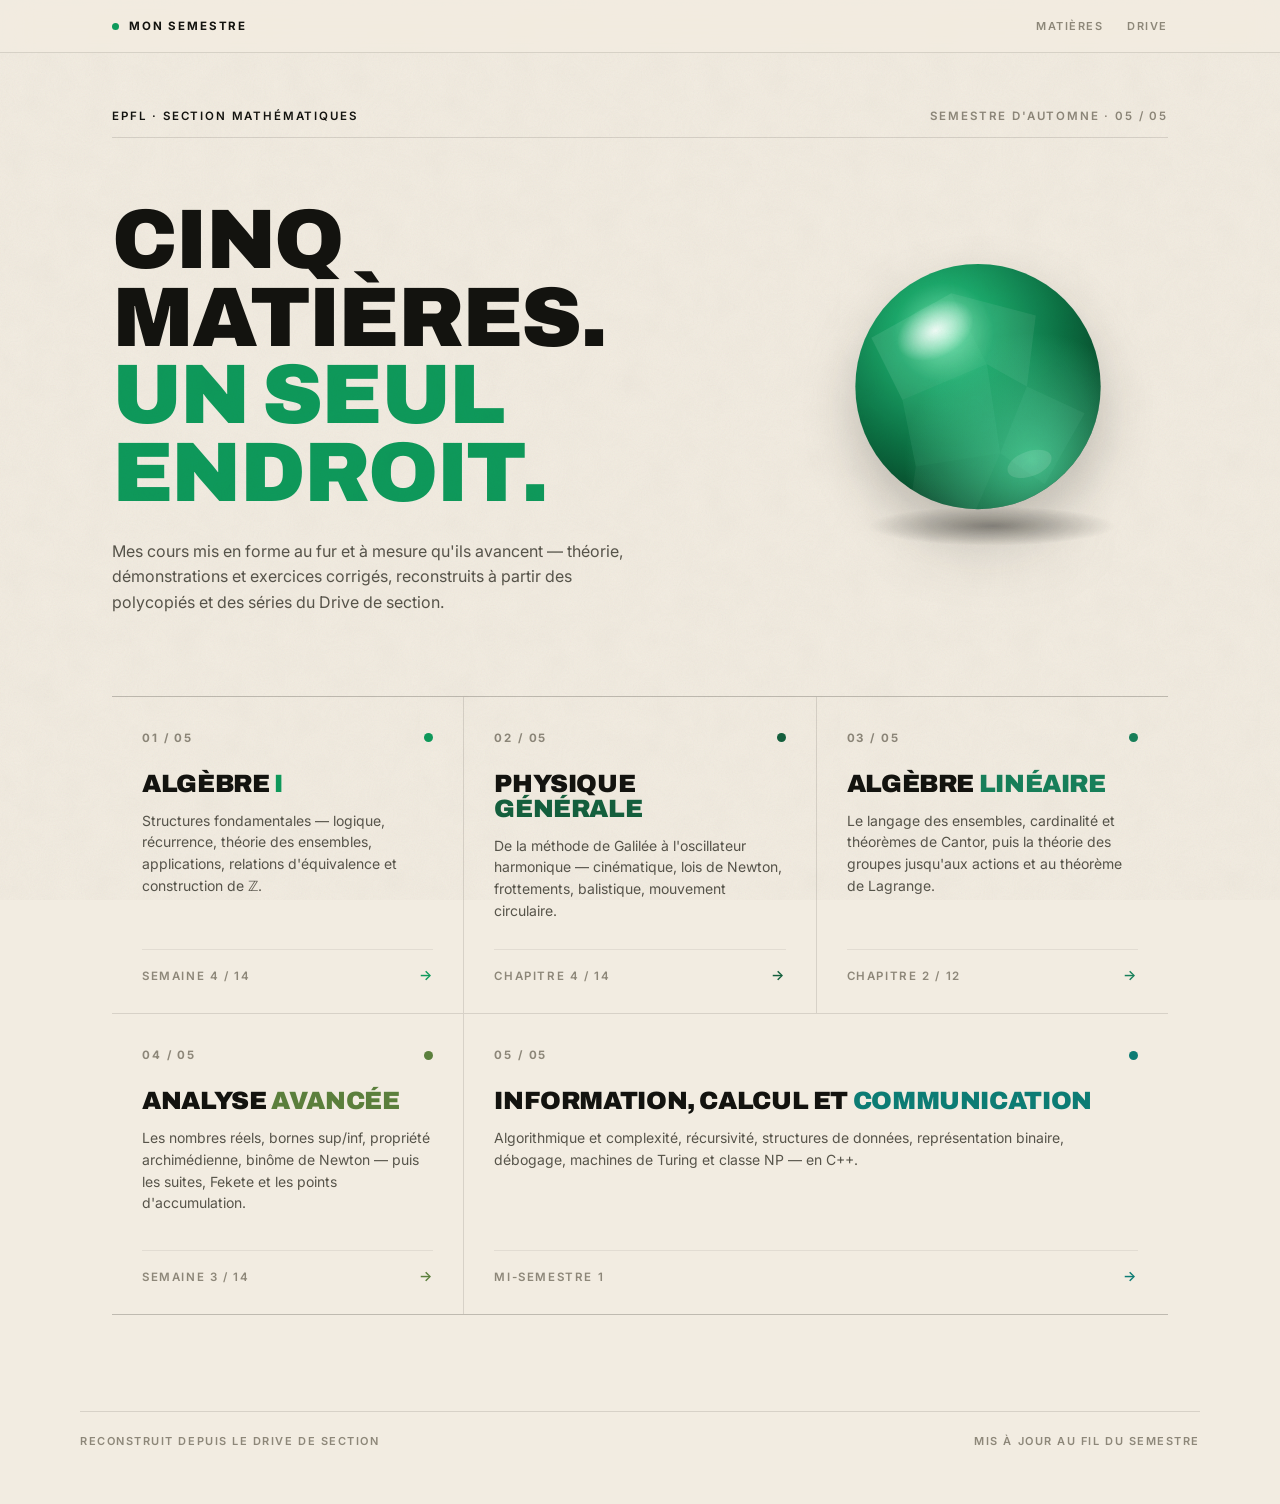
==== commit 40c05065: "Rebuild the design as an editorial poster system, in green Warm limestone ground with grain and spec" ====
--- a/index.html
+++ b/index.html
@@ -5,10 +5,10 @@
 <meta name="viewport" content="width=device-width, initial-scale=1.0" />
 <title>Mon semestre — EPFL</title>
 <meta name="description" content="Mes cinq matières du semestre, mises en forme à partir de mes notes de cours." />
-<link rel="icon" href="data:image/svg+xml,<svg xmlns=%22http://www.w3.org/2000/svg%22 viewBox=%220 0 100 100%22><text y=%22.9em%22 font-size=%2290%22>📘</text></svg>" />
+<link rel="icon" href="data:image/svg+xml,<svg xmlns=%22http://www.w3.org/2000/svg%22 viewBox=%220 0 100 100%22><circle cx=%2250%22 cy=%2250%22 r=%2242%22 fill=%22%230e9a5b%22/></svg>" />
 <link rel="preconnect" href="https://fonts.googleapis.com" />
 <link rel="preconnect" href="https://fonts.gstatic.com" crossorigin />
-<link href="https://fonts.googleapis.com/css2?family=Playfair+Display:ital,wght@0,600;0,700;1,600&display=swap" rel="stylesheet" />
+<link href="https://fonts.googleapis.com/css2?family=Archivo:wght@600;800;900&family=Inter:wght@400;500;600;700&display=swap" rel="stylesheet" />
 <link rel="stylesheet" href="assets/css/style.css" />
 </head>
 <body>
@@ -24,84 +24,111 @@
 </nav>
 
 <header class="hero">
-  <svg class="wash" viewBox="0 0 1440 620" preserveAspectRatio="xMidYMid slice" aria-hidden="true">
-    <defs>
-      <filter id="feutre" x="-35%" y="-35%" width="170%" height="170%" color-interpolation-filters="sRGB">
-        <feTurbulence type="fractalNoise" baseFrequency="0.013 0.018" numOctaves="4" seed="9" result="n" />
-        <feDisplacementMap in="SourceGraphic" in2="n" scale="95" xChannelSelector="R" yChannelSelector="G" result="d" />
-        <feGaussianBlur in="d" stdDeviation="11" />
-      </filter>
-    </defs>
-    <g filter="url(#feutre)">
-      <ellipse cx="250" cy="150" rx="300" ry="92" fill="#ff4d7e" transform="rotate(-14 250 150)" style="mix-blend-mode:multiply" />
-      <ellipse cx="1160" cy="130" rx="280" ry="86" fill="#1256c4" transform="rotate(11 1160 130)" style="mix-blend-mode:multiply" />
-      <ellipse cx="1290" cy="400" rx="230" ry="78" fill="#00a86b" transform="rotate(-8 1290 400)" style="mix-blend-mode:multiply" />
-      <ellipse cx="820" cy="505" rx="280" ry="76" fill="#f5b324" transform="rotate(7 820 505)" style="mix-blend-mode:multiply" />
-      <ellipse cx="830" cy="120" rx="170" ry="62" fill="#8b5cf6" transform="rotate(-20 830 120)" style="mix-blend-mode:multiply" />
-      <ellipse cx="980" cy="430" rx="190" ry="66" fill="#00bfc4" transform="rotate(16 980 430)" style="mix-blend-mode:multiply" />
-    </g>
-  </svg>
   <div class="wrap">
-    <span class="eyebrow">EPFL · Bachelor · Section Mathématiques</span>
-    <h1>Cinq matières.<br />Un seul endroit.</h1>
-    <p>Une mise en forme claire de mes cours, telle qu'ils avancent — reconstruite à partir de mes notes et polycopiés, chapitre après chapitre.</p>
+    <div class="label-row">
+      <span>EPFL · Section mathématiques</span>
+      <span class="muted">Semestre d'automne · 05 / 05</span>
+    </div>
+
+    <div class="hero-grid">
+      <div>
+        <h1 class="display">Cinq matières.<br /><span class="accent">Un seul endroit.</span></h1>
+        <p class="hero-sub">Mes cours mis en forme au fur et à mesure qu'ils avancent — théorie, démonstrations et exercices corrigés, reconstruits à partir des polycopiés et des séries du Drive de section.</p>
+      </div>
+
+      <div class="orb-stage">
+        <svg class="orb" viewBox="0 0 360 400" aria-hidden="true">
+          <defs>
+            <radialGradient id="orbBody" cx="36%" cy="28%" r="78%">
+              <stop offset="0%" stop-color="#77e8b3" />
+              <stop offset="26%" stop-color="#1ba86a" />
+              <stop offset="62%" stop-color="#0c7143" />
+              <stop offset="100%" stop-color="#05391f" />
+            </radialGradient>
+            <radialGradient id="orbRim" cx="72%" cy="80%" r="52%">
+              <stop offset="0%" stop-color="#4fdca1" stop-opacity="0.8" />
+              <stop offset="100%" stop-color="#4fdca1" stop-opacity="0" />
+            </radialGradient>
+            <radialGradient id="orbGlow" cx="50%" cy="50%" r="50%">
+              <stop offset="0%" stop-color="#ffffff" stop-opacity="0.9" />
+              <stop offset="100%" stop-color="#ffffff" stop-opacity="0" />
+            </radialGradient>
+            <radialGradient id="orbShadow" cx="50%" cy="50%" r="50%">
+              <stop offset="0%" stop-color="#14140f" stop-opacity="0.42" />
+              <stop offset="100%" stop-color="#14140f" stop-opacity="0" />
+            </radialGradient>
+            <clipPath id="orbClip"><circle cx="180" cy="175" r="138" /></clipPath>
+          </defs>
+
+          <ellipse cx="196" cy="332" rx="140" ry="22" fill="url(#orbShadow)" />
+          <circle cx="180" cy="175" r="138" fill="url(#orbBody)" />
+
+          <g clip-path="url(#orbClip)" opacity="0.22">
+            <polygon points="60,120 150,70 190,150 95,190" fill="#d9fff0" opacity="0.5" />
+            <polygon points="150,70 245,95 235,175 190,150" fill="#ffffff" opacity="0.35" />
+            <polygon points="95,190 190,150 205,250 110,265" fill="#a8f5d3" opacity="0.4" />
+            <polygon points="235,175 300,205 255,285 205,250" fill="#d9fff0" opacity="0.3" />
+            <polygon points="110,265 205,250 175,320 105,300" fill="#ffffff" opacity="0.2" />
+          </g>
+
+          <circle cx="180" cy="175" r="138" fill="url(#orbRim)" />
+          <ellipse cx="132" cy="112" rx="46" ry="30" fill="url(#orbGlow)" transform="rotate(-28 132 112)" />
+          <ellipse cx="238" cy="262" rx="26" ry="14" fill="#ffffff" opacity="0.12" transform="rotate(-20 238 262)" />
+        </svg>
+      </div>
+    </div>
   </div>
 </header>
 
 <main class="wrap" id="matieres">
   <div class="grid">
 
-    <a class="card gem-ruby" href="courses/algebre-i.html">
-      <div class="card-icon">Σ</div>
-      <div class="card-code">MATH · Semestre d'automne</div>
-      <h3>Algèbre I</h3>
-      <p>Structures fondamentales — logique, théorie des ensembles, applications, relations d'équivalence.</p>
+    <a class="card key-emerald" href="courses/algebre-i.html">
+      <div class="card-index"><span>01 / 05</span><span class="gem"></span></div>
+      <h3>Algèbre <span class="accent">I</span></h3>
+      <p>Structures fondamentales — logique, récurrence, théorie des ensembles, applications, relations d'équivalence et construction de ℤ.</p>
       <div class="card-footer">
-        <span class="card-progress">Semaine 4 / 14</span>
+        <span>Semaine 4 / 14</span>
         <span class="card-arrow">→</span>
       </div>
     </a>
 
-    <a class="card gem-sapphire" href="courses/physique-mecanique.html">
-      <div class="card-icon">m</div>
-      <div class="card-code">PHYS-101(f) · Semestre d'automne</div>
-      <h3>Physique générale : mécanique</h3>
-      <p>De Galilée à l'oscillateur harmonique — cinématique, dynamique de Newton, frottements, balistique.</p>
+    <a class="card key-pine" href="courses/physique-mecanique.html">
+      <div class="card-index"><span>02 / 05</span><span class="gem"></span></div>
+      <h3>Physique <span class="accent">générale</span></h3>
+      <p>De la méthode de Galilée à l'oscillateur harmonique — cinématique, lois de Newton, frottements, balistique, mouvement circulaire.</p>
       <div class="card-footer">
-        <span class="card-progress">Chapitre 4 / 14</span>
+        <span>Chapitre 4 / 14</span>
         <span class="card-arrow">→</span>
       </div>
     </a>
 
-    <a class="card gem-emerald" href="courses/algebre-lineaire-avancee.html">
-      <div class="card-icon">G</div>
-      <div class="card-code">MATH-110 · Semestre d'automne</div>
-      <h3>Algèbre linéaire avancée I</h3>
-      <p>Le langage des ensembles, cardinalité, puis les premiers pas dans la théorie des groupes.</p>
+    <a class="card key-jade" href="courses/algebre-lineaire-avancee.html">
+      <div class="card-index"><span>03 / 05</span><span class="gem"></span></div>
+      <h3>Algèbre <span class="accent">linéaire</span></h3>
+      <p>Le langage des ensembles, cardinalité et théorèmes de Cantor, puis la théorie des groupes jusqu'aux actions et au théorème de Lagrange.</p>
       <div class="card-footer">
-        <span class="card-progress">Chapitre 2 / 12</span>
+        <span>Chapitre 2 / 12</span>
         <span class="card-arrow">→</span>
       </div>
     </a>
 
-    <a class="card gem-citrine" href="courses/analyse-avancee.html">
-      <div class="card-icon">ℝ</div>
-      <div class="card-code">MATH · Semestre d'automne</div>
-      <h3>Analyse avancée I</h3>
-      <p>Les nombres réels, bornes sup/inf, puis les suites — sous-additivité, points d'accumulation.</p>
+    <a class="card key-moss" href="courses/analyse-avancee.html">
+      <div class="card-index"><span>04 / 05</span><span class="gem"></span></div>
+      <h3>Analyse <span class="accent">avancée</span></h3>
+      <p>Les nombres réels, bornes sup/inf, propriété archimédienne, binôme de Newton — puis les suites, Fekete et les points d'accumulation.</p>
       <div class="card-footer">
-        <span class="card-progress">Semaine 3 / 14</span>
+        <span>Semaine 3 / 14</span>
         <span class="card-arrow">→</span>
       </div>
     </a>
 
-    <a class="card card-wide gem-amethyst" href="courses/icc.html">
-      <div class="card-icon">{ }</div>
-      <div class="card-code">CS-119 · Semestre d'automne</div>
-      <h3>Information, Calcul et Communication</h3>
-      <p>Algorithmique, complexité, récursivité, machines de Turing et classe NP — bases de la programmation en C++.</p>
+    <a class="card card-wide key-verdigris" href="courses/icc.html">
+      <div class="card-index"><span>05 / 05</span><span class="gem"></span></div>
+      <h3>Information, calcul et <span class="accent">communication</span></h3>
+      <p>Algorithmique et complexité, récursivité, structures de données, représentation binaire, débogage, machines de Turing et classe NP — en C++.</p>
       <div class="card-footer">
-        <span class="card-progress">Mi-semestre 1</span>
+        <span>Mi-semestre 1</span>
         <span class="card-arrow">→</span>
       </div>
     </a>
@@ -109,8 +136,9 @@
   </div>
 </main>
 
-<footer class="site-footer">
-  Contenu reconstruit à partir de mes notes de cours EPFL — mis à jour au fil du semestre.
+<footer class="wrap site-footer">
+  <span>Reconstruit depuis le Drive de section</span>
+  <span>Mis à jour au fil du semestre</span>
 </footer>
 
 <script src="assets/js/main.js"></script>
--- a/assets/css/style.css
+++ b/assets/css/style.css
@@ -1,39 +1,44 @@
 /* ==========================================================================
    Design system — Learning Method
-   Paper-white ground, vivid gemstone marker washes, editorial serif.
+   Editorial poster: warm limestone ground, heavy uppercase type, green accent.
    ========================================================================== */
 
 :root {
-  --paper: #ffffff;
-  --paper-soft: #faf9f8;
-  --ink: #17171a;
-  --ink-soft: #55545b;
-  --ink-faint: #96939b;
-  --hairline: rgba(23, 23, 26, 0.08);
-  --hairline-strong: rgba(23, 23, 26, 0.16);
-
-  /* gemstones — vivid, never dusty */
-  --emerald: #00a86b;
-  --emerald-deep: #00764a;
-  --sapphire: #1256c4;
-  --sapphire-deep: #0b3a8a;
-  --ruby: #ff4d7e;
-  --ruby-deep: #d31555;
-  --citrine: #f5b324;
-  --citrine-deep: #a9760a;
-  --amethyst: #8b5cf6;
-  --amethyst-deep: #6528d9;
-  --aqua: #00bfc4;
-  --aqua-deep: #00868a;
-  --granite: #3f4550;
-
-  --radius-lg: 24px;
-  --radius-md: 16px;
-  --radius-sm: 10px;
-
-  --font-serif: "Playfair Display", "Iowan Old Style", Georgia, "Times New Roman", serif;
-  --font-sans: -apple-system, BlinkMacSystemFont, "SF Pro Text", "Segoe UI", Helvetica,
-    Arial, sans-serif;
+  --stone: #f2ece1;
+  --stone-raised: #f8f4ec;
+  --stone-sunk: #e9e1d2;
+  --stone-line: rgba(20, 20, 15, 0.12);
+  --stone-line-soft: rgba(20, 20, 15, 0.07);
+
+  --ink: #13130f;
+  --ink-soft: #57544a;
+  --ink-faint: #8d8779;
+
+  /* green family — one hue per subject, all in the same key */
+  --emerald: #0e9a5b;
+  --emerald-deep: #0a6a3e;
+  --pine: #14603d;
+  --pine-deep: #0c4128;
+  --jade: #17805a;
+  --jade-deep: #0f5a3e;
+  --moss: #5b7f3c;
+  --moss-deep: #3f5a29;
+  --verdigris: #0d7c74;
+  --verdigris-deep: #095851;
+
+  /* rare warm counterpoints, poster-style */
+  --quartz: #c98c86;
+  --brass: #b08b3e;
+
+  --accent: var(--emerald);
+  --accent-deep: var(--emerald-deep);
+
+  --radius: 4px;
+  --radius-lg: 8px;
+
+  --font-display: "Archivo", "Helvetica Neue", Helvetica, Arial, sans-serif;
+  --font-sans: "Inter", -apple-system, BlinkMacSystemFont, "Segoe UI", Helvetica, Arial,
+    sans-serif;
   --font-mono: "SF Mono", ui-monospace, "Cascadia Code", Menlo, Consolas, monospace;
 }
 
@@ -47,7 +52,7 @@
 
 body {
   margin: 0;
-  background: var(--paper);
+  background: var(--stone);
   color: var(--ink);
   font-family: var(--font-sans);
   -webkit-font-smoothing: antialiased;
@@ -55,16 +60,27 @@
   overflow-x: hidden;
 }
 
-/* paper grain — sells the felt-tip-on-paper feel */
+/* limestone grain + speckle */
 body::after {
   content: "";
   position: fixed;
   inset: 0;
   z-index: 3;
   pointer-events: none;
-  opacity: 0.035;
+  opacity: 0.06;
   mix-blend-mode: multiply;
-  background-image: url("data:image/svg+xml,%3Csvg xmlns='http://www.w3.org/2000/svg' width='180' height='180'%3E%3Cfilter id='n'%3E%3CfeTurbulence type='fractalNoise' baseFrequency='0.9' numOctaves='4'/%3E%3C/filter%3E%3Crect width='180' height='180' filter='url(%23n)'/%3E%3C/svg%3E");
+  background-image: url("data:image/svg+xml,%3Csvg xmlns='http://www.w3.org/2000/svg' width='220' height='220'%3E%3Cfilter id='n'%3E%3CfeTurbulence type='fractalNoise' baseFrequency='0.75' numOctaves='4'/%3E%3C/filter%3E%3Crect width='220' height='220' filter='url(%23n)'/%3E%3C/svg%3E");
+}
+
+body::before {
+  content: "";
+  position: fixed;
+  inset: 0;
+  z-index: 2;
+  pointer-events: none;
+  opacity: 0.05;
+  background-image: url("data:image/svg+xml,%3Csvg xmlns='http://www.w3.org/2000/svg' width='420' height='420'%3E%3Cfilter id='s'%3E%3CfeTurbulence type='fractalNoise' baseFrequency='0.035' numOctaves='2'/%3E%3CfeColorMatrix type='saturate' values='0'/%3E%3C/filter%3E%3Crect width='420' height='420' filter='url(%23s)'/%3E%3C/svg%3E");
+  mix-blend-mode: multiply;
 }
 
 img,
@@ -79,23 +95,33 @@
 }
 
 .wrap {
-  max-width: 1080px;
+  max-width: 1120px;
   margin: 0 auto;
-  padding: 0 24px;
-}
-
-/* ---------- Marker wash (inline SVG, colors set per page) ---------- */
-
-.wash {
-  position: absolute;
-  inset: 0;
-  width: 100%;
-  height: 100%;
-  z-index: -1;
-  pointer-events: none;
-  opacity: 0.5;
-  -webkit-mask-image: linear-gradient(to bottom, rgba(0, 0, 0, 0.55) 0%, rgba(0, 0, 0, 1) 30%, rgba(0, 0, 0, 0.7) 70%, transparent 100%);
-  mask-image: linear-gradient(to bottom, rgba(0, 0, 0, 0.55) 0%, rgba(0, 0, 0, 1) 30%, rgba(0, 0, 0, 0.7) 70%, transparent 100%);
+  padding: 0 32px;
+}
+
+/* ---------- Micro labels (poster metadata) ---------- */
+
+.label,
+.label-row {
+  font-size: 11.5px;
+  font-weight: 600;
+  letter-spacing: 0.16em;
+  text-transform: uppercase;
+  color: var(--ink);
+}
+
+.label-row {
+  display: flex;
+  justify-content: space-between;
+  align-items: baseline;
+  gap: 24px;
+  padding-bottom: 14px;
+  border-bottom: 1px solid var(--stone-line);
+}
+
+.label-row .muted {
+  color: var(--ink-faint);
 }
 
 /* ---------- Navbar ---------- */
@@ -104,16 +130,16 @@
   position: sticky;
   top: 0;
   z-index: 100;
-  backdrop-filter: saturate(180%) blur(20px);
-  -webkit-backdrop-filter: saturate(180%) blur(20px);
-  background: rgba(255, 255, 255, 0.7);
-  border-bottom: 1px solid var(--hairline);
+  backdrop-filter: saturate(140%) blur(14px);
+  -webkit-backdrop-filter: saturate(140%) blur(14px);
+  background: rgba(242, 236, 225, 0.82);
+  border-bottom: 1px solid var(--stone-line);
 }
 
 .nav-inner {
-  max-width: 1080px;
+  max-width: 1120px;
   margin: 0 auto;
-  padding: 0 24px;
+  padding: 0 32px;
   height: 52px;
   display: flex;
   align-items: center;
@@ -124,85 +150,106 @@
   display: flex;
   align-items: center;
   gap: 10px;
-  font-size: 14px;
+  font-size: 11.5px;
+  font-weight: 700;
+  letter-spacing: 0.16em;
+  text-transform: uppercase;
+  color: var(--ink);
+}
+
+.nav-brand .dot {
+  width: 7px;
+  height: 7px;
+  border-radius: 50%;
+  background: var(--accent);
+}
+
+.nav-links {
+  display: flex;
+  gap: 24px;
+  font-size: 11px;
   font-weight: 600;
-  letter-spacing: -0.01em;
-  color: var(--ink);
-}
-
-.nav-brand .dot {
-  width: 8px;
-  height: 8px;
-  border-radius: 50%;
-  background: conic-gradient(var(--ruby), var(--citrine), var(--emerald), var(--sapphire), var(--amethyst), var(--ruby));
-}
-
-.nav-links {
-  display: flex;
-  gap: 26px;
-  font-size: 12.5px;
+  letter-spacing: 0.14em;
+  text-transform: uppercase;
+  color: var(--ink-faint);
+}
+
+.nav-links a:hover {
+  color: var(--ink);
+}
+
+.nav-back {
+  font-size: 11px;
+  font-weight: 600;
+  letter-spacing: 0.14em;
+  text-transform: uppercase;
   color: var(--ink-soft);
 }
 
-.nav-links a {
-  transition: color 0.2s ease;
-}
-
-.nav-links a:hover {
-  color: var(--ink);
-}
-
-.nav-back {
-  font-size: 12.5px;
-  font-weight: 500;
-  color: var(--ink-soft);
-  display: flex;
-  align-items: center;
-  gap: 5px;
-  transition: color 0.2s ease;
-}
-
 .nav-back:hover {
   color: var(--ink);
 }
 
-/* ---------- Hero (index) ---------- */
+/* ---------- Poster hero ---------- */
 
 .hero {
   position: relative;
-  padding: 104px 0 104px;
+  padding: 56px 0 0;
   overflow: hidden;
-  isolation: isolate;
-}
-
-.eyebrow {
-  display: block;
-  font-size: 11.5px;
-  font-weight: 700;
-  letter-spacing: 0.12em;
-  text-transform: uppercase;
-  color: var(--ruby-deep);
-  margin-bottom: 22px;
-}
-
-.hero h1 {
-  font-family: var(--font-serif);
-  font-size: clamp(38px, 5.5vw, 64px);
-  font-weight: 600;
-  font-style: italic;
-  letter-spacing: -0.01em;
-  line-height: 1.08;
-  margin: 0 0 20px;
-  color: var(--ink);
-  max-width: 13em;
-}
-
-.hero p {
-  font-size: clamp(16px, 1.6vw, 18.5px);
+}
+
+.hero-grid {
+  display: grid;
+  grid-template-columns: 1.25fr 0.75fr;
+  gap: 40px;
+  align-items: center;
+  padding: 64px 0 80px;
+}
+
+.display {
+  font-family: var(--font-display);
+  font-weight: 900;
+  text-transform: uppercase;
+  font-size: clamp(44px, 6.6vw, 92px);
+  line-height: 0.92;
+  letter-spacing: -0.02em;
+  margin: 0 0 26px;
+  color: var(--ink);
+}
+
+.display .accent {
+  color: var(--accent);
+}
+
+.hero-sub {
+  font-size: 16px;
+  line-height: 1.6;
   color: var(--ink-soft);
-  max-width: 470px;
+  max-width: 34em;
   margin: 0;
-  line-height: 1.6;
+}
+
+/* mineral sphere */
+
+.orb-stage {
+  position: relative;
+  display: flex;
+  justify-content: center;
+}
+
+.orb {
+  width: min(320px, 100%);
+  filter: drop-shadow(0 24px 26px rgba(20, 20, 15, 0.22));
+}
+
+@media (max-width: 860px) {
+  .hero-grid {
+    grid-template-columns: 1fr;
+    padding-bottom: 48px;
+  }
+  .orb-stage {
+    display: none;
+  }
 }
 
 /* ---------- Subject grid ---------- */
@@ -210,15 +257,18 @@
 .grid {
   display: grid;
   grid-template-columns: repeat(3, 1fr);
-  gap: 20px;
-  margin: 0 0 100px;
+  gap: 1px;
+  background: var(--stone-line);
+  border-top: 1px solid var(--stone-line);
+  border-bottom: 1px solid var(--stone-line);
+  margin-bottom: 96px;
 }
 
 .card-wide {
   grid-column: span 2;
 }
 
-@media (max-width: 760px) {
+@media (max-width: 820px) {
   .grid {
     grid-template-columns: 1fr;
   }
@@ -229,103 +279,75 @@
 
 .card {
   position: relative;
-  border-radius: var(--radius-lg);
-  padding: 30px 28px 26px;
-  background: rgba(255, 255, 255, 0.78);
-  backdrop-filter: blur(14px) saturate(150%);
-  -webkit-backdrop-filter: blur(14px) saturate(150%);
-  border: 1px solid rgba(255, 255, 255, 0.9);
-  box-shadow: 0 1px 2px rgba(23, 23, 26, 0.04), 0 20px 44px -26px rgba(23, 23, 26, 0.35);
-  display: block;
-  overflow: hidden;
-  transition: transform 0.35s cubic-bezier(0.16, 1, 0.3, 1), box-shadow 0.35s ease;
-}
-
-.card::before {
-  content: "";
-  position: absolute;
-  top: -70px;
-  right: -60px;
-  width: 220px;
-  height: 220px;
+  padding: 34px 30px 30px;
+  background: var(--stone);
+  display: flex;
+  flex-direction: column;
+  min-height: 300px;
+  transition: background 0.25s ease;
+}
+
+.card:hover {
+  background: var(--stone-raised);
+}
+
+.card-index {
+  font-size: 11.5px;
+  font-weight: 700;
+  letter-spacing: 0.16em;
+  color: var(--ink-faint);
+  margin-bottom: 26px;
+  display: flex;
+  justify-content: space-between;
+}
+
+.card-index .gem {
+  width: 9px;
+  height: 9px;
   border-radius: 50%;
-  background: radial-gradient(circle, var(--gem) 0%, transparent 68%);
-  opacity: 0.22;
-  pointer-events: none;
-  transition: opacity 0.35s ease;
-}
-
-.card:hover {
-  transform: translateY(-5px);
-  box-shadow: 0 1px 2px rgba(23, 23, 26, 0.05), 0 34px 60px -28px rgba(23, 23, 26, 0.45);
-}
-
-.card:hover::before {
-  opacity: 0.34;
-}
-
-.card-icon {
-  width: 46px;
-  height: 46px;
-  border-radius: 50%;
-  background: linear-gradient(135deg, var(--gem-light), var(--gem));
-  box-shadow: inset 0 1px 1px rgba(255, 255, 255, 0.5), 0 10px 22px -10px var(--gem);
-  display: flex;
-  align-items: center;
-  justify-content: center;
-  font-family: var(--font-serif);
-  font-weight: 600;
-  font-size: 18px;
-  color: #fff;
-  margin-bottom: 20px;
-  position: relative;
-}
-
-.card-code {
-  font-size: 11px;
-  font-weight: 600;
-  letter-spacing: 0.06em;
-  text-transform: uppercase;
-  color: var(--gem-deep);
-  margin-bottom: 9px;
-  position: relative;
+  background: var(--accent);
+  align-self: center;
 }
 
 .card h3 {
-  font-family: var(--font-serif);
-  font-size: 23px;
-  font-weight: 600;
-  letter-spacing: -0.005em;
-  margin: 0 0 10px;
-  line-height: 1.25;
-  color: var(--ink);
-  position: relative;
+  font-family: var(--font-display);
+  font-weight: 900;
+  text-transform: uppercase;
+  font-size: 25px;
+  line-height: 1;
+  letter-spacing: -0.015em;
+  margin: 0 0 14px;
+  color: var(--ink);
+}
+
+.card h3 .accent {
+  color: var(--accent);
 }
 
 .card p {
   font-size: 14px;
   color: var(--ink-soft);
   line-height: 1.55;
-  margin: 0 0 22px;
-  position: relative;
+  margin: 0 0 28px;
 }
 
 .card-footer {
-  display: flex;
-  align-items: center;
+  margin-top: auto;
+  display: flex;
+  align-items: baseline;
   justify-content: space-between;
-  font-size: 12.5px;
-  position: relative;
-}
-
-.card-progress {
-  color: var(--ink-faint);
-  font-weight: 500;
+  font-size: 11.5px;
+  font-weight: 600;
+  letter-spacing: 0.14em;
+  text-transform: uppercase;
+  color: var(--ink-faint);
+  padding-top: 16px;
+  border-top: 1px solid var(--stone-line-soft);
 }
 
 .card-arrow {
-  color: var(--gem-deep);
-  font-size: 15px;
+  color: var(--accent);
+  font-size: 14px;
   transition: transform 0.2s ease;
 }
 
@@ -333,20 +355,26 @@
   transform: translateX(4px);
 }
 
-/* gemstone variants */
-.gem-ruby { --gem: var(--ruby); --gem-light: #ff85a6; --gem-deep: var(--ruby-deep); --course-color: var(--ruby-deep); }
-.gem-sapphire { --gem: var(--sapphire); --gem-light: #5b8ee8; --gem-deep: var(--sapphire-deep); --course-color: var(--sapphire-deep); }
-.gem-emerald { --gem: var(--emerald); --gem-light: #4fd3a0; --gem-deep: var(--emerald-deep); --course-color: var(--emerald-deep); }
-.gem-citrine { --gem: var(--citrine); --gem-light: #ffd571; --gem-deep: var(--citrine-deep); --course-color: var(--citrine-deep); }
-.gem-amethyst { --gem: var(--amethyst); --gem-light: #b794ff; --gem-deep: var(--amethyst-deep); --course-color: var(--amethyst-deep); }
-
-/* ---------- Footer (index) ---------- */
+/* green key per subject */
+.key-emerald { --accent: var(--emerald); --accent-deep: var(--emerald-deep); }
+.key-pine { --accent: var(--pine); --accent-deep: var(--pine-deep); }
+.key-jade { --accent: var(--jade); --accent-deep: var(--jade-deep); }
+.key-moss { --accent: var(--moss); --accent-deep: var(--moss-deep); }
+.key-verdigris { --accent: var(--verdigris); --accent-deep: var(--verdigris-deep); }
+
+/* ---------- Footer ---------- */
 
 .site-footer {
-  border-top: 1px solid var(--hairline);
-  padding: 28px 0 44px;
-  color: var(--ink-faint);
-  font-size: 12px;
+  border-top: 1px solid var(--stone-line);
+  padding: 22px 0 56px;
+  font-size: 11px;
+  font-weight: 600;
+  letter-spacing: 0.14em;
+  text-transform: uppercase;
+  color: var(--ink-faint);
+  display: flex;
+  justify-content: space-between;
+  gap: 24px;
 }
 
 /* ==========================================================================
@@ -355,118 +383,108 @@
 
 .course-hero {
   position: relative;
-  padding: 64px 0 56px;
-  overflow: hidden;
-  isolation: isolate;
+  padding: 44px 0 0;
 }
 
 .course-hero-inner {
-  max-width: 1080px;
+  max-width: 1120px;
   margin: 0 auto;
-  padding: 0 24px;
-  position: relative;
-}
-
-.course-glass {
-  background: rgba(255, 255, 255, 0.62);
-  border: 1px solid rgba(255, 255, 255, 0.85);
-  backdrop-filter: blur(22px) saturate(150%);
-  -webkit-backdrop-filter: blur(22px) saturate(150%);
-  border-radius: var(--radius-lg);
-  padding: 36px 38px 32px;
-  box-shadow: 0 24px 56px -34px rgba(23, 23, 26, 0.4);
-}
-
-.course-meta-row {
-  margin-bottom: 16px;
-  font-size: 13px;
-}
-
-.pill {
-  font-size: 13px;
-  font-weight: 400;
-  color: var(--ink-soft);
-}
-
-.pill:not(:last-child)::after {
-  content: "\00b7";
-  color: var(--ink-faint);
-  margin: 0 9px;
-}
-
-.pill strong {
-  font-weight: 600;
-  color: var(--ink);
+  padding: 0 32px;
+}
+
+.course-head {
+  display: grid;
+  grid-template-columns: 1.3fr 0.7fr;
+  gap: 40px;
+  align-items: center;
+  padding: 52px 0 56px;
+}
+
+@media (max-width: 860px) {
+  .course-head {
+    grid-template-columns: 1fr;
+    padding-bottom: 40px;
+  }
+  .course-head .orb-stage {
+    display: none;
+  }
 }
 
 .course-hero h1 {
-  font-family: var(--font-serif);
-  font-size: clamp(28px, 4vw, 44px);
-  font-weight: 600;
-  font-style: italic;
-  letter-spacing: -0.005em;
-  margin: 0 0 14px;
-  color: var(--ink);
+  font-family: var(--font-display);
+  font-weight: 900;
+  text-transform: uppercase;
+  font-size: clamp(34px, 4.6vw, 62px);
+  line-height: 0.94;
+  letter-spacing: -0.02em;
+  margin: 0 0 20px;
+  color: var(--ink);
+}
+
+.course-hero h1 .accent {
+  color: var(--accent);
 }
 
 .course-hero .prof {
   font-size: 15.5px;
   color: var(--ink-soft);
-  margin: 0 0 24px;
-  max-width: 640px;
-  line-height: 1.55;
+  margin: 0 0 26px;
+  max-width: 40em;
+  line-height: 1.6;
 }
 
 .progress-track {
-  height: 4px;
-  border-radius: 999px;
-  background: rgba(23, 23, 26, 0.1);
-  overflow: hidden;
-  max-width: 360px;
+  height: 2px;
+  background: var(--stone-line);
+  max-width: 420px;
 }
 
 .progress-fill {
   height: 100%;
-  background: linear-gradient(90deg, var(--gem-light), var(--gem));
+  background: var(--accent);
 }
 
 .progress-label {
-  font-size: 12px;
-  color: var(--ink-faint);
-  margin-top: 9px;
+  font-size: 11px;
+  font-weight: 600;
+  letter-spacing: 0.14em;
+  text-transform: uppercase;
+  color: var(--ink-faint);
+  margin-top: 10px;
 }
 
 /* Layout: sidebar TOC + content */
 
 .course-layout {
-  max-width: 1080px;
+  max-width: 1120px;
   margin: 0 auto;
-  padding: 40px 24px 120px;
+  padding: 44px 32px 120px;
   display: grid;
-  grid-template-columns: 220px 1fr;
-  gap: 48px;
+  grid-template-columns: 210px 1fr;
+  gap: 56px;
   align-items: start;
+  border-top: 1px solid var(--stone-line);
 }
 
 .toc {
   position: sticky;
-  top: 68px;
+  top: 70px;
   font-size: 13px;
 }
 
 .toc-title {
   font-size: 11px;
   font-weight: 700;
-  letter-spacing: 0.08em;
-  text-transform: uppercase;
-  color: var(--ink-faint);
-  margin-bottom: 12px;
+  letter-spacing: 0.16em;
+  text-transform: uppercase;
+  color: var(--ink-faint);
+  margin-bottom: 14px;
 }
 
 .toc a {
   display: block;
-  padding: 6px 0 6px 13px;
-  border-left: 2px solid var(--hairline);
+  padding: 7px 0 7px 14px;
+  border-left: 2px solid var(--stone-line);
   color: var(--ink-soft);
   transition: color 0.15s ease, border-color 0.15s ease;
   line-height: 1.35;
@@ -475,7 +493,7 @@
 .toc a:hover,
 .toc a.active {
   color: var(--ink);
-  border-left-color: var(--gem, var(--ink));
+  border-left-color: var(--accent);
 }
 
 .toc a.active {
@@ -485,16 +503,17 @@
 .content {
   min-width: 0;
   font-size: 16px;
-  line-height: 1.68;
+  line-height: 1.7;
 }
 
 .content h2 {
-  font-family: var(--font-serif);
-  font-size: 29px;
-  font-weight: 600;
-  font-style: italic;
-  letter-spacing: -0.005em;
-  margin: 62px 0 8px;
+  font-family: var(--font-display);
+  font-weight: 900;
+  text-transform: uppercase;
+  font-size: clamp(26px, 3vw, 36px);
+  line-height: 0.98;
+  letter-spacing: -0.018em;
+  margin: 72px 0 10px;
   scroll-margin-top: 80px;
   color: var(--ink);
 }
@@ -506,20 +525,20 @@
 .chapter-num {
   display: block;
   font-family: var(--font-sans);
-  font-size: 12px;
+  font-size: 11px;
   font-weight: 700;
-  color: var(--course-color, var(--ink-faint));
-  letter-spacing: 0.07em;
-  text-transform: uppercase;
-  margin-bottom: 7px;
+  color: var(--accent);
+  letter-spacing: 0.16em;
+  text-transform: uppercase;
+  margin-bottom: 10px;
 }
 
 .content h3 {
-  font-family: var(--font-serif);
-  font-size: 20px;
-  font-weight: 600;
-  letter-spacing: -0.005em;
-  margin: 38px 0 13px;
+  font-family: var(--font-sans);
+  font-size: 17px;
+  font-weight: 700;
+  letter-spacing: 0.01em;
+  margin: 40px 0 13px;
   scroll-margin-top: 80px;
   color: var(--ink);
 }
@@ -542,65 +561,58 @@
 .lede {
   font-size: 17px;
   color: var(--ink-soft);
-  margin-bottom: 32px;
-  line-height: 1.6;
-  padding-bottom: 28px;
-  border-bottom: 1px solid var(--hairline);
+  margin-bottom: 36px;
+  line-height: 1.65;
+  padding-bottom: 30px;
+  border-bottom: 1px solid var(--stone-line);
 }
 
 .divider {
   border: none;
-  border-top: 1px solid var(--hairline);
-  margin: 52px 0;
-}
-
-/* Content callouts — one gemstone per kind */
+  border-top: 1px solid var(--stone-line);
+  margin: 58px 0;
+}
+
+/* Callouts — stone panels with a green key */
 
 .box {
-  border-radius: var(--radius-sm);
-  padding: 17px 20px;
-  margin: 22px 0;
-  border-left: 3px solid var(--box-color);
-  background: linear-gradient(120deg, var(--box-tint), transparent 70%);
+  padding: 20px 22px;
+  margin: 24px 0;
+  background: var(--stone-sunk);
+  border-left: 3px solid var(--box-color, var(--accent));
+  border-radius: 0 var(--radius) var(--radius) 0;
 }
 
 .box-label {
   font-family: var(--font-sans);
-  font-size: 11px;
+  font-size: 10.5px;
   font-weight: 700;
-  letter-spacing: 0.06em;
-  text-transform: uppercase;
-  margin-bottom: 7px;
+  letter-spacing: 0.16em;
+  text-transform: uppercase;
+  margin-bottom: 9px;
   display: block;
-  color: var(--box-color);
+  color: var(--box-color, var(--accent));
 }
 
 .box p:last-child {
   margin-bottom: 0;
 }
 
-.box.definition { --box-color: var(--sapphire-deep); --box-tint: rgba(18, 86, 196, 0.11); }
-.box.theorem { --box-color: var(--emerald-deep); --box-tint: rgba(0, 168, 107, 0.13); }
-.box.example { --box-color: var(--citrine-deep); --box-tint: rgba(245, 179, 36, 0.17); }
-.box.remark { --box-color: var(--ruby-deep); --box-tint: rgba(255, 77, 126, 0.13); }
+.box.definition { --box-color: var(--pine); }
+.box.theorem { --box-color: var(--emerald-deep); }
+.box.example { --box-color: var(--brass); }
+.box.remark { --box-color: var(--quartz); }
 
 .proof {
-  margin: 8px 0 26px;
-  padding: 0 0 0 18px;
-  border-left: 2px dashed var(--hairline-strong);
+  margin: 10px 0 28px;
+  padding: 0 0 0 20px;
+  border-left: 2px dashed var(--stone-line);
   color: var(--ink-soft);
   font-size: 15px;
 }
 
 .proof .box-label {
-  font-size: 11px;
-  font-weight: 700;
-  letter-spacing: 0.06em;
-  text-transform: uppercase;
-  color: var(--amethyst-deep);
-  margin-bottom: 7px;
-  display: block;
-  font-style: normal;
+  color: var(--ink-faint);
 }
 
 .qed {
@@ -609,7 +621,7 @@
 
 .eq {
   overflow-x: auto;
-  padding: 12px 2px;
+  padding: 14px 2px;
   margin: 2px 0 20px;
   text-align: center;
 }
@@ -617,19 +629,19 @@
 code {
   font-family: var(--font-mono);
   font-size: 0.87em;
-  background: rgba(18, 86, 196, 0.07);
-  color: var(--sapphire-deep);
+  background: var(--stone-sunk);
+  color: var(--pine-deep);
   padding: 2px 5px;
-  border-radius: 4px;
+  border-radius: 3px;
 }
 
 pre {
-  background: #14161b;
-  color: #f3f1ec;
-  border-radius: var(--radius-sm);
-  padding: 18px 20px;
+  background: #14140f;
+  color: #f2ece1;
+  border-radius: var(--radius);
+  padding: 20px 22px;
   overflow-x: auto;
-  margin: 20px 0;
+  margin: 22px 0;
 }
 
 pre code {
@@ -641,28 +653,21 @@
 }
 
 .source-note {
-  margin-top: 68px;
+  margin-top: 72px;
   padding-top: 24px;
-  border-top: 1px solid var(--hairline);
+  border-top: 1px solid var(--stone-line);
   font-size: 12.5px;
   color: var(--ink-faint);
   line-height: 1.7;
 }
 
-.source-note a {
-  color: var(--ink-soft);
-  text-decoration: underline;
-  text-decoration-color: var(--hairline-strong);
-  text-underline-offset: 2px;
-}
-
 .end-banner {
-  margin-top: 52px;
-  padding: 24px 26px;
-  border-radius: var(--radius-md);
-  background: linear-gradient(120deg, var(--gem-tint, rgba(0, 168, 107, 0.12)), transparent 72%);
-  border: 1px solid var(--hairline);
-  font-size: 14px;
+  margin-top: 56px;
+  padding: 26px 28px;
+  background: var(--stone-sunk);
+  border-left: 3px solid var(--accent);
+  border-radius: 0 var(--radius) var(--radius) 0;
+  font-size: 14.5px;
   color: var(--ink-soft);
   line-height: 1.6;
 }
@@ -676,6 +681,7 @@
 @media (max-width: 860px) {
   .course-layout {
     grid-template-columns: 1fr;
+    gap: 24px;
   }
   .toc {
     position: static;
@@ -683,15 +689,21 @@
     overflow-x: auto;
     gap: 2px;
     padding-bottom: 10px;
-    margin-bottom: 4px;
   }
   .toc a {
     white-space: nowrap;
     border-left: none;
-    border-bottom: 2px solid var(--hairline);
-    padding: 6px 11px;
+    border-bottom: 2px solid var(--stone-line);
+    padding: 6px 12px;
   }
   .nav-links {
     display: none;
   }
-}
+  .wrap,
+  .nav-inner,
+  .course-hero-inner,
+  .course-layout {
+    padding-left: 20px;
+    padding-right: 20px;
+  }
+}
